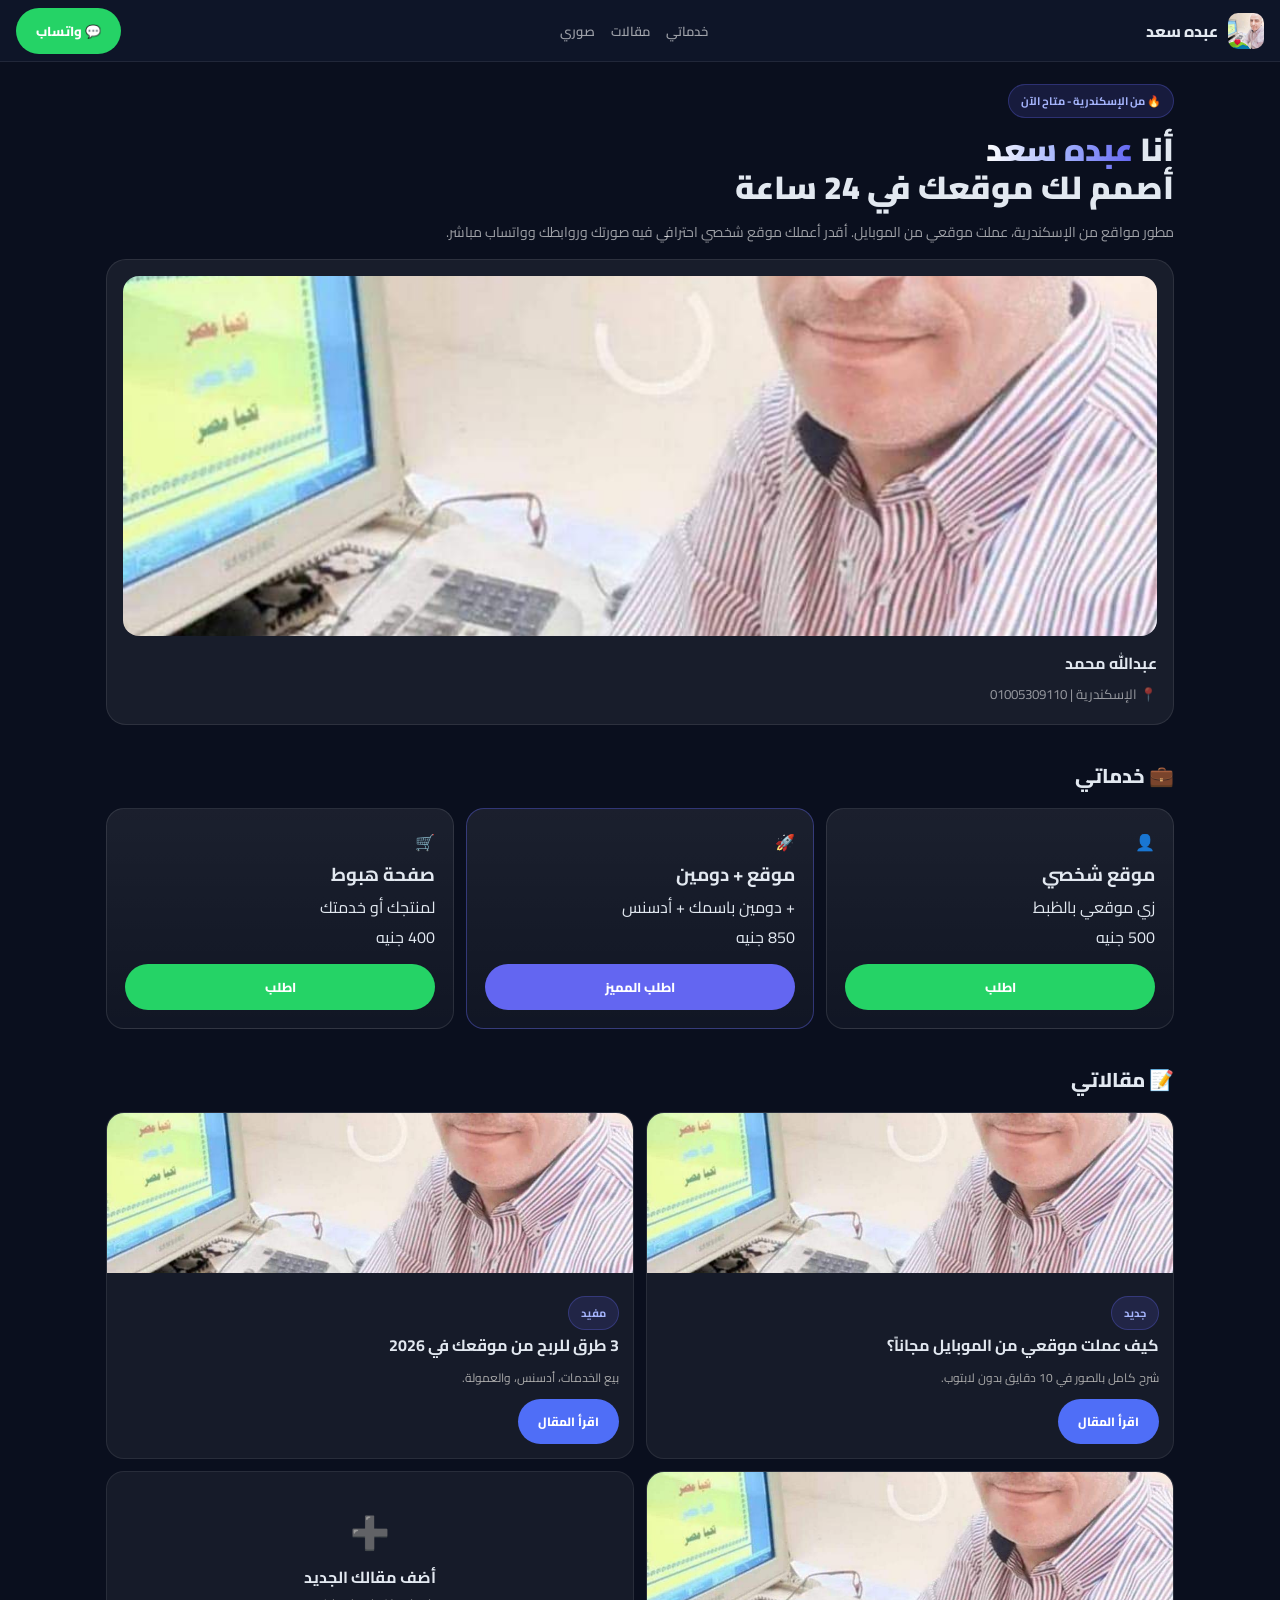
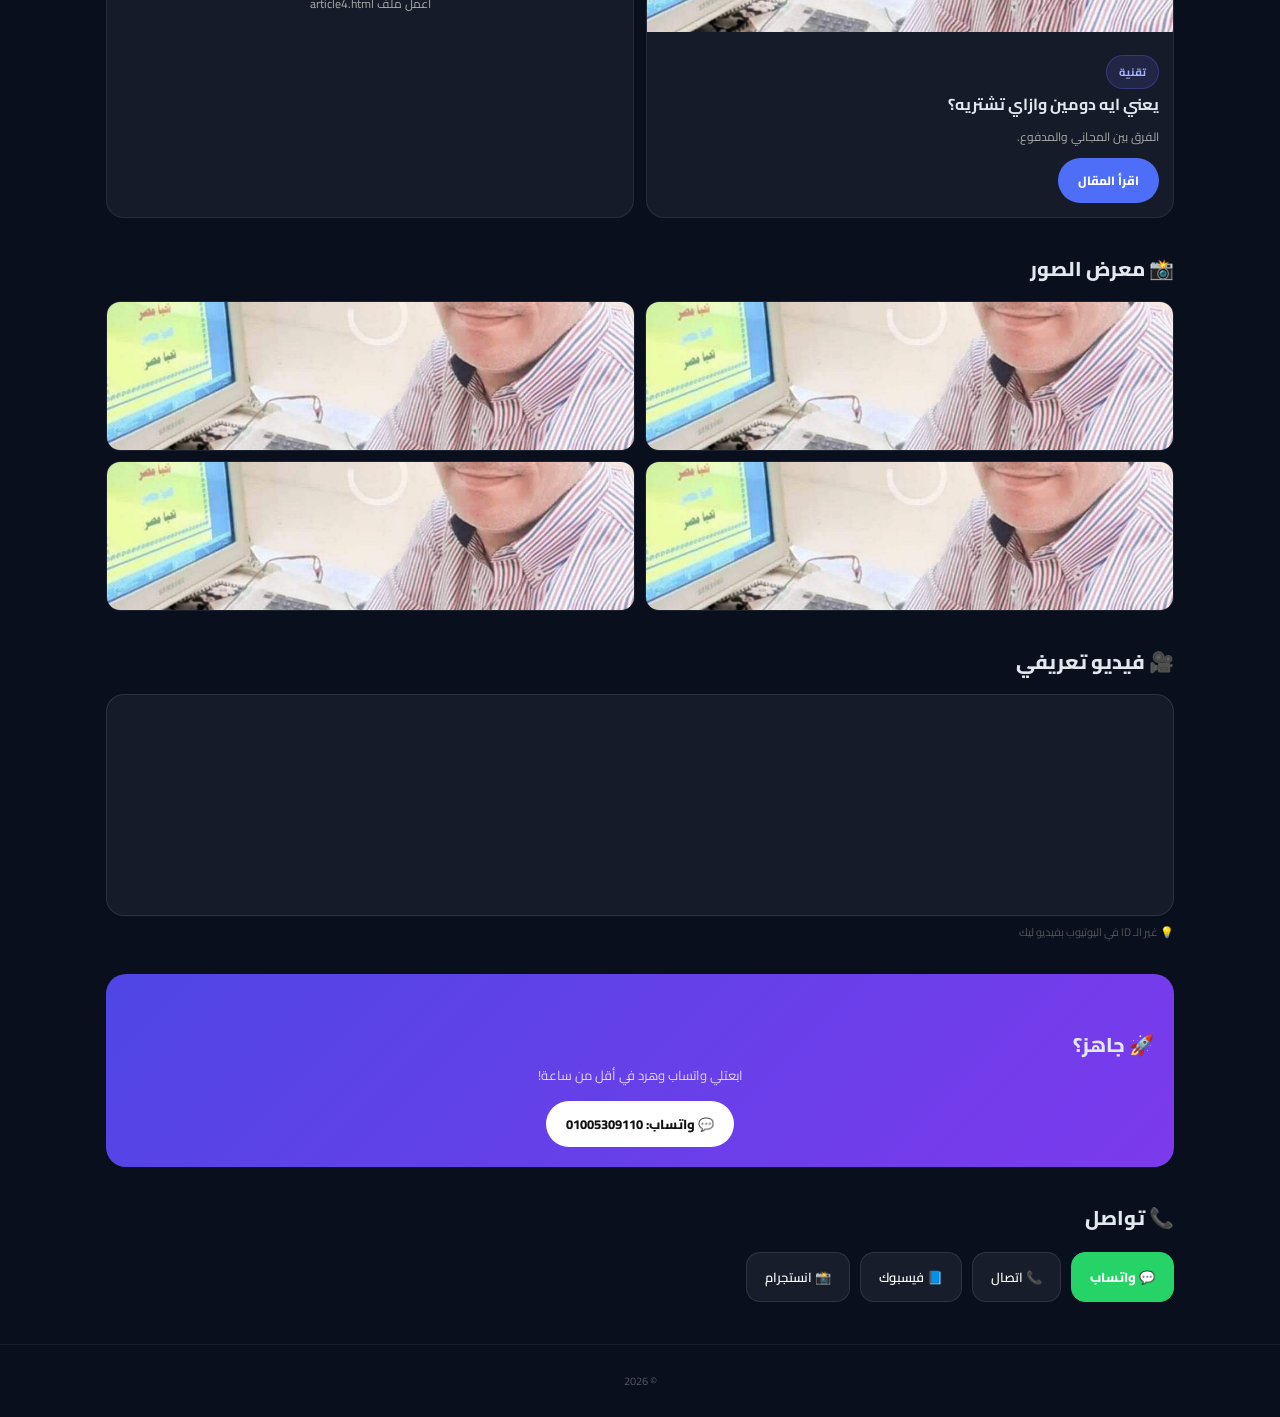
==== index.html @ 011fcad9 "Update index.html Signed-off-by: abdosaadabdosaadabdosaad084 <abdosaadabdosaad084@gmail.com>" ====
<!DOCTYPE html><html lang="ar" dir="rtl"><head><meta charset="UTF-8"><meta name="viewport" content="width=device-width, initial-scale=1.0"><title>عبده سعد - مطور مواقع من الإسكندرية</title><link href="https://fonts.googleapis.com/css2?family=Cairo:wght@400;600;700;800;900&display=swap" rel="stylesheet"><style>*{margin:0;padding:0;box-sizing:border-box;font-family:'Cairo',sans-serif}body{background:#0a0f1e;color:#e2e8f0}nav{position:sticky;top:0;z-index:100;display:flex;justify-content:space-between;align-items:center;padding:0 16px;height:62px;background:rgba(15,23,42,0.95);border-bottom:1px solid rgba(255,255,255,0.08)}nav .b{display:flex;align-items:center;gap:10px;font-weight:800}nav .b img{width:36px;height:36px;border-radius:10px;object-fit:cover}nav .links-nav{display:none;gap:16px;font-size:13px}nav .links-nav a{color:rgba(255,255,255,0.6);text-decoration:none;font-weight:600}.btn{padding:11px 20px;border-radius:999px;background:#4f6ef7;color:#fff;text-decoration:none;font-weight:800;font-size:13px;display:inline-flex;gap:6px;align-items:center}.btn-wa{background:#25D366}.container{padding:22px 16px;max-width:1100px;margin:0 auto}h1{font-size:32px;font-weight:900;line-height:1.2}h2{font-size:20px;font-weight:800;margin-top:32px;display:flex;align-items:center;gap:8px}.grad{background:linear-gradient(90deg,#fff,#a5b4fc,#6366f1);-webkit-background-clip:text;-webkit-text-fill-color:transparent}.card{background:rgba(255,255,255,0.06);border:1px solid rgba(255,255,255,0.09);border-radius:20px;padding:16px;margin-top:14px}.card img{width:100%;height:360px;object-fit:cover;border-radius:16px;display:block}.badge{display:inline-block;padding:6px 12px;border-radius:999px;background:rgba(99,102,241,0.15);border:1px solid rgba(99,102,241,0.3);color:#a5b4fc;font-size:11px;font-weight:700}.service-grid{display:grid;grid-template-columns:1fr;gap:12px;margin-top:14px}@media(min-width:700px){.service-grid{grid-template-columns:repeat(3,1fr)} nav .links-nav{display:flex}} .service{background:linear-gradient(180deg,rgba(255,255,255,0.07),rgba(255,255,255,0.03));border:1px solid rgba(255,255,255,0.1);border-radius:18px;padding:18px}.blog-grid{display:grid;grid-template-columns:1fr;gap:12px;margin-top:14px}@media(min-width:700px){.blog-grid{grid-template-columns:1fr 1fr}}.blog-card{background:rgba(255,255,255,0.05);border:1px solid rgba(255,255,255,0.08);border-radius:18px;overflow:hidden}.blog-card img{width:100%;height:160px;object-fit:cover}.blog-card .bc{padding:14px}.gallery{display:grid;grid-template-columns:1fr 1fr;gap:10px;margin-top:14px}.gallery img{width:100%;height:150px;object-fit:cover;border-radius:14px;border:1px solid rgba(255,255,255,0.08)}.video-wrap{margin-top:14px;border-radius:18px;overflow:hidden;border:1px solid rgba(255,255,255,0.1);background:rgba(255,255,255,0.05)}.video-wrap iframe{width:100%;height:220px;border:0;display:block}.links{display:flex;flex-wrap:wrap;gap:10px;margin-top:16px}.links a{padding:12px 18px;border-radius:14px;background:rgba(255,255,255,0.06);border:1px solid rgba(255,255,255,0.1);color:#fff;text-decoration:none;font-size:13px;font-weight:600}.links a.wa{background:#25D366;border-color:#25D366;font-weight:800}.cta{margin-top:32px;background:linear-gradient(135deg,#4f46e5,#7c3aed);border-radius:20px;padding:20px;text-align:center}footer{text-align:center;padding:26px;color:rgba(255,255,255,0.3);font-size:11px;margin-top:20px;border-top:1px solid rgba(255,255,255,0.06)}</style></head><body><nav><div class="b"><img src="FB_IMG_1698140651856.jpg"> عبده سعد</div><div class="links-nav"><a href="#services">خدماتي</a><a href="#blog">مقالات</a><a href="#gallery">صوري</a></div><a class="btn btn-wa" href="https://wa.me/201005309110">💬 واتساب</a></nav><div class="container"><span class="badge">🔥 من الإسكندرية - متاح الآن</span><h1 style="margin-top:12px">أنا <span class="grad">عبده سعد</span><br>أصمم لك موقعك في 24 ساعة</h1><p style="color:rgba(255,255,255,0.6);margin-top:12px;line-height:1.9;font-size:14px">مطور مواقع من الإسكندرية، عملت موقعي من الموبايل. أقدر أعملك موقع شخصي احترافي فيه صورتك وروابطك وواتساب مباشر.</p><div class="card"><img src="FB_IMG_1698140651856.jpg"><div style="margin-top:12px"><b>عبدالله محمد</b><br><small style="color:rgba(255,255,255,0.55)">📍 الإسكندرية | 01005309110</small></div></div><h2 id="services">💼 خدماتي</h2><div class="service-grid"><div class="service"><div class="icon">👤</div><h3>موقع شخصي</h3><p>زي موقعي بالظبط</p><div class="price">500 جنيه</div><a class="btn btn-wa" style="margin-top:12px;width:100%;justify-content:center" href="https://wa.me/201005309110?text=عايز%20موقع%20بـ500">اطلب</a></div><div class="service" style="border-color:rgba(99,102,241,0.4)"><div class="icon">🚀</div><h3>موقع + دومين</h3><p>+ دومين باسمك + أدسنس</p><div class="price">850 جنيه</div><a class="btn" style="margin-top:12px;width:100%;justify-content:center;background:#6366f1" href="https://wa.me/201005309110?text=عايز%20موقع%20بدومين">اطلب المميز</a></div><div class="service"><div class="icon">🛒</div><h3>صفحة هبوط</h3><p>لمنتجك أو خدمتك</p><div class="price">400 جنيه</div><a class="btn btn-wa" style="margin-top:12px;width:100%;justify-content:center" href="https://wa.me/201005309110?text=عايز%20صفحة%20هبوط">اطلب</a></div></div><h2 id="blog">📝 مقالاتي</h2><div class="blog-grid"><div class="blog-card"><img src="FB_IMG_1698140651856.jpg"><div class="bc"><span class="badge">جديد</span><h4>كيف عملت موقعي من الموبايل مجاناً؟</h4><p style="font-size:12px;color:#aaa;margin-top:6px">شرح كامل بالصور في 10 دقايق بدون لابتوب.</p><a href="#" class="btn" style="margin-top:10px;font-size:12px">اقرأ المقال</a></div></div><div class="blog-card"><img src="FB_IMG_1698140651856.jpg"><div class="bc"><span class="badge">مفيد</span><h4>3 طرق للربح من موقعك في 2026</h4><p style="font-size:12px;color:#aaa;margin-top:6px">بيع الخدمات، أدسنس، والعمولة.</p><a href="#" class="btn" style="margin-top:10px;font-size:12px">اقرأ المقال</a></div></div><div class="blog-card"><img src="FB_IMG_1698140651856.jpg"><div class="bc"><span class="badge">تقنية</span><h4>يعني ايه دومين وازاي تشتريه؟</h4><p style="font-size:12px;color:#aaa;margin-top:6px">الفرق بين المجاني والمدفوع.</p><a href="#" class="btn" style="margin-top:10px;font-size:12px">اقرأ المقال</a></div></div><div class="blog-card"><div class="bc" style="text-align:center;padding:30px 14px"><div style="font-size:32px">➕</div><h4>أضف مقالك الجديد</h4><p style="font-size:12px;color:#aaa">اعمل ملف article4.html</p></div></div></div><h2 id="gallery">📸 معرض الصور</h2><div class="gallery"><img src="FB_IMG_1698140651856.jpg"><img src="FB_IMG_1698140651856.jpg"><img src="FB_IMG_1698140651856.jpg"><img src="FB_IMG_1698140651856.jpg"></div><h2>🎥 فيديو تعريفي</h2><div class="video-wrap"><iframe src="https://www.youtube.com/embed/dQw4w9WgXcQ" allowfullscreen></iframe></div><p style="font-size:11px;color:#555;margin-top:6px">💡 غير الـ ID في اليوتيوب بفيديو ليك</p><div class="cta"><h2>🚀 جاهز؟</h2><p style="color:rgba(255,255,255,0.8);font-size:13px">ابعتلي واتساب وهرد في أقل من ساعة!</p><a class="btn btn-wa" style="background:#fff;color:#111;margin-top:14px" href="https://wa.me/201005309110">💬 واتساب: 01005309110</a></div><h2>📞 تواصل</h2><div class="links"><a class="wa" href="https://wa.me/201005309110">💬 واتساب</a><a href="tel:+201005309110">📞 اتصال</a><a href="https://www.facebook.com/100056808702339">📘 فيسبوك</a><a href="https://www.instagram.com/abdosaad084">📸 انستجرام</a></div></div><footer>© 2026
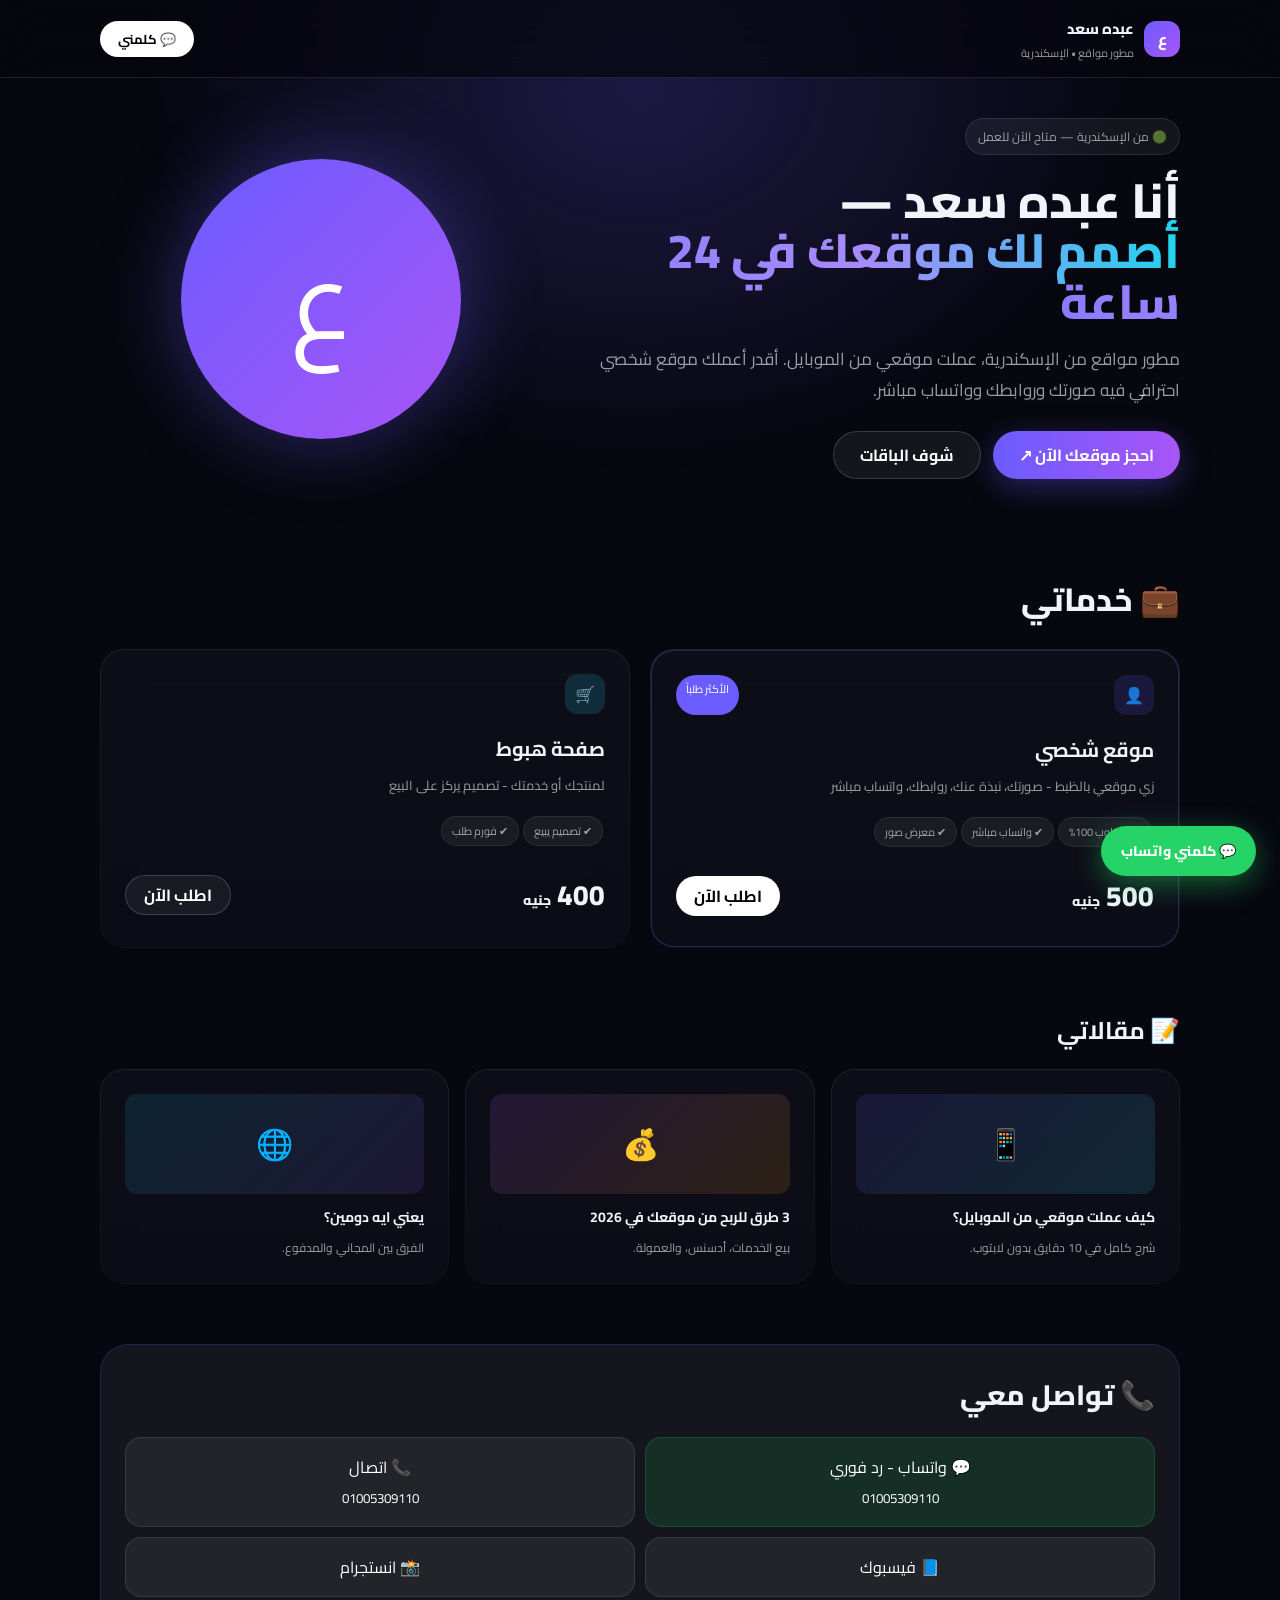
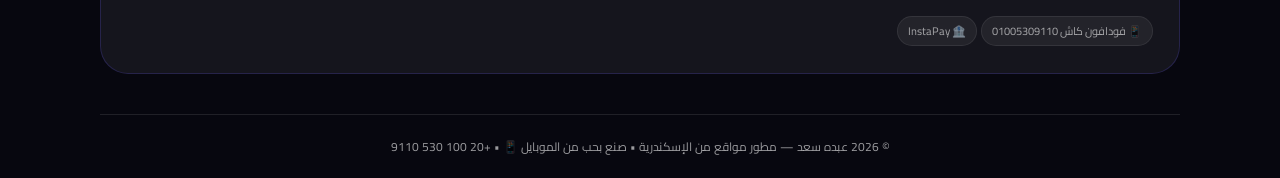
==== commit 8bcac050: "Update index.html Signed-off-by: abdosaadabdosaadabdosaad084 <abdosaadabdosaad084@gmail.com>" ====
--- a/index.html
+++ b/index.html
@@ -1 +1,105 @@
-<!DOCTYPE html><html lang="ar" dir="rtl"><head><meta charset="UTF-8"><meta name="viewport" content="width=device-width, initial-scale=1.0"><title>عبده سعد - مطور مواقع من الإسكندرية</title><link href="https://fonts.googleapis.com/css2?family=Cairo:wght@400;600;700;800;900&display=swap" rel="stylesheet"><style>*{margin:0;padding:0;box-sizing:border-box;font-family:'Cairo',sans-serif}body{background:#0a0f1e;color:#e2e8f0}nav{position:sticky;top:0;z-index:100;display:flex;justify-content:space-between;align-items:center;padding:0 16px;height:62px;background:rgba(15,23,42,0.95);border-bottom:1px solid rgba(255,255,255,0.08)}nav .b{display:flex;align-items:center;gap:10px;font-weight:800}nav .b img{width:36px;height:36px;border-radius:10px;object-fit:cover}nav .links-nav{display:none;gap:16px;font-size:13px}nav .links-nav a{color:rgba(255,255,255,0.6);text-decoration:none;font-weight:600}.btn{padding:11px 20px;border-radius:999px;background:#4f6ef7;color:#fff;text-decoration:none;font-weight:800;font-size:13px;display:inline-flex;gap:6px;align-items:center}.btn-wa{background:#25D366}.container{padding:22px 16px;max-width:1100px;margin:0 auto}h1{font-size:32px;font-weight:900;line-height:1.2}h2{font-size:20px;font-weight:800;margin-top:32px;display:flex;align-items:center;gap:8px}.grad{background:linear-gradient(90deg,#fff,#a5b4fc,#6366f1);-webkit-background-clip:text;-webkit-text-fill-color:transparent}.card{background:rgba(255,255,255,0.06);border:1px solid rgba(255,255,255,0.09);border-radius:20px;padding:16px;margin-top:14px}.card img{width:100%;height:360px;object-fit:cover;border-radius:16px;display:block}.badge{display:inline-block;padding:6px 12px;border-radius:999px;background:rgba(99,102,241,0.15);border:1px solid rgba(99,102,241,0.3);color:#a5b4fc;font-size:11px;font-weight:700}.service-grid{display:grid;grid-template-columns:1fr;gap:12px;margin-top:14px}@media(min-width:700px){.service-grid{grid-template-columns:repeat(3,1fr)} nav .links-nav{display:flex}} .service{background:linear-gradient(180deg,rgba(255,255,255,0.07),rgba(255,255,255,0.03));border:1px solid rgba(255,255,255,0.1);border-radius:18px;padding:18px}.blog-grid{display:grid;grid-template-columns:1fr;gap:12px;margin-top:14px}@media(min-width:700px){.blog-grid{grid-template-columns:1fr 1fr}}.blog-card{background:rgba(255,255,255,0.05);border:1px solid rgba(255,255,255,0.08);border-radius:18px;overflow:hidden}.blog-card img{width:100%;height:160px;object-fit:cover}.blog-card .bc{padding:14px}.gallery{display:grid;grid-template-columns:1fr 1fr;gap:10px;margin-top:14px}.gallery img{width:100%;height:150px;object-fit:cover;border-radius:14px;border:1px solid rgba(255,255,255,0.08)}.video-wrap{margin-top:14px;border-radius:18px;overflow:hidden;border:1px solid rgba(255,255,255,0.1);background:rgba(255,255,255,0.05)}.video-wrap iframe{width:100%;height:220px;border:0;display:block}.links{display:flex;flex-wrap:wrap;gap:10px;margin-top:16px}.links a{padding:12px 18px;border-radius:14px;background:rgba(255,255,255,0.06);border:1px solid rgba(255,255,255,0.1);color:#fff;text-decoration:none;font-size:13px;font-weight:600}.links a.wa{background:#25D366;border-color:#25D366;font-weight:800}.cta{margin-top:32px;background:linear-gradient(135deg,#4f46e5,#7c3aed);border-radius:20px;padding:20px;text-align:center}footer{text-align:center;padding:26px;color:rgba(255,255,255,0.3);font-size:11px;margin-top:20px;border-top:1px solid rgba(255,255,255,0.06)}</style></head><body><nav><div class="b"><img src="FB_IMG_1698140651856.jpg"> عبده سعد</div><div class="links-nav"><a href="#services">خدماتي</a><a href="#blog">مقالات</a><a href="#gallery">صوري</a></div><a class="btn btn-wa" href="https://wa.me/201005309110">💬 واتساب</a></nav><div class="container"><span class="badge">🔥 من الإسكندرية - متاح الآن</span><h1 style="margin-top:12px">أنا <span class="grad">عبده سعد</span><br>أصمم لك موقعك في 24 ساعة</h1><p style="color:rgba(255,255,255,0.6);margin-top:12px;line-height:1.9;font-size:14px">مطور مواقع من الإسكندرية، عملت موقعي من الموبايل. أقدر أعملك موقع شخصي احترافي فيه صورتك وروابطك وواتساب مباشر.</p><div class="card"><img src="FB_IMG_1698140651856.jpg"><div style="margin-top:12px"><b>عبدالله محمد</b><br><small style="color:rgba(255,255,255,0.55)">📍 الإسكندرية | 01005309110</small></div></div><h2 id="services">💼 خدماتي</h2><div class="service-grid"><div class="service"><div class="icon">👤</div><h3>موقع شخصي</h3><p>زي موقعي بالظبط</p><div class="price">500 جنيه</div><a class="btn btn-wa" style="margin-top:12px;width:100%;justify-content:center" href="https://wa.me/201005309110?text=عايز%20موقع%20بـ500">اطلب</a></div><div class="service" style="border-color:rgba(99,102,241,0.4)"><div class="icon">🚀</div><h3>موقع + دومين</h3><p>+ دومين باسمك + أدسنس</p><div class="price">850 جنيه</div><a class="btn" style="margin-top:12px;width:100%;justify-content:center;background:#6366f1" href="https://wa.me/201005309110?text=عايز%20موقع%20بدومين">اطلب المميز</a></div><div class="service"><div class="icon">🛒</div><h3>صفحة هبوط</h3><p>لمنتجك أو خدمتك</p><div class="price">400 جنيه</div><a class="btn btn-wa" style="margin-top:12px;width:100%;justify-content:center" href="https://wa.me/201005309110?text=عايز%20صفحة%20هبوط">اطلب</a></div></div><h2 id="blog">📝 مقالاتي</h2><div class="blog-grid"><div class="blog-card"><img src="FB_IMG_1698140651856.jpg"><div class="bc"><span class="badge">جديد</span><h4>كيف عملت موقعي من الموبايل مجاناً؟</h4><p style="font-size:12px;color:#aaa;margin-top:6px">شرح كامل بالصور في 10 دقايق بدون لابتوب.</p><a href="#" class="btn" style="margin-top:10px;font-size:12px">اقرأ المقال</a></div></div><div class="blog-card"><img src="FB_IMG_1698140651856.jpg"><div class="bc"><span class="badge">مفيد</span><h4>3 طرق للربح من موقعك في 2026</h4><p style="font-size:12px;color:#aaa;margin-top:6px">بيع الخدمات، أدسنس، والعمولة.</p><a href="#" class="btn" style="margin-top:10px;font-size:12px">اقرأ المقال</a></div></div><div class="blog-card"><img src="FB_IMG_1698140651856.jpg"><div class="bc"><span class="badge">تقنية</span><h4>يعني ايه دومين وازاي تشتريه؟</h4><p style="font-size:12px;color:#aaa;margin-top:6px">الفرق بين المجاني والمدفوع.</p><a href="#" class="btn" style="margin-top:10px;font-size:12px">اقرأ المقال</a></div></div><div class="blog-card"><div class="bc" style="text-align:center;padding:30px 14px"><div style="font-size:32px">➕</div><h4>أضف مقالك الجديد</h4><p style="font-size:12px;color:#aaa">اعمل ملف article4.html</p></div></div></div><h2 id="gallery">📸 معرض الصور</h2><div class="gallery"><img src="FB_IMG_1698140651856.jpg"><img src="FB_IMG_1698140651856.jpg"><img src="FB_IMG_1698140651856.jpg"><img src="FB_IMG_1698140651856.jpg"></div><h2>🎥 فيديو تعريفي</h2><div class="video-wrap"><iframe src="https://www.youtube.com/embed/dQw4w9WgXcQ" allowfullscreen></iframe></div><p style="font-size:11px;color:#555;margin-top:6px">💡 غير الـ ID في اليوتيوب بفيديو ليك</p><div class="cta"><h2>🚀 جاهز؟</h2><p style="color:rgba(255,255,255,0.8);font-size:13px">ابعتلي واتساب وهرد في أقل من ساعة!</p><a class="btn btn-wa" style="background:#fff;color:#111;margin-top:14px" href="https://wa.me/201005309110">💬 واتساب: 01005309110</a></div><h2>📞 تواصل</h2><div class="links"><a class="wa" href="https://wa.me/201005309110">💬 واتساب</a><a href="tel:+201005309110">📞 اتصال</a><a href="https://www.facebook.com/100056808702339">📘 فيسبوك</a><a href="https://www.instagram.com/abdosaad084">📸 انستجرام</a></div></div><footer>© 2026
+<!DOCTYPE html>
+<html lang="ar" dir="rtl">
+<head>
+<meta charset="UTF-8">
+<meta name="viewport" content="width=device-width, initial-scale=1.0">
+<title>عبده سعد - مطور مواقع من الإسكندرية | أصمم لك موقعك في 24 ساعة</title>
+<meta name="description" content="مطور مواقع من الإسكندرية. أصمم لك موقع شخصي احترافي في 24 ساعة من الموبايل. موقع شخصي 500 جنيه، صفحة هبوط 400 جنيه.">
+<link href="https://fonts.googleapis.com/css2?family=Cairo:wght@400;600;700;800&display=swap" rel="stylesheet">
+<style>
+*{margin:0;padding:0;box-sizing:border-box;font-family:'Cairo',sans-serif}
+:root{--bg:#07070f;--surface:rgba(255,255,255,0.06);--surface2:rgba(255,255,255,0.08);--border:rgba(255,255,255,0.1);--border2:rgba(255,255,255,0.16);--text:#f1f5f9;--muted:rgba(255,255,255,0.6);--primary:#6B5CFF}
+body{background:var(--bg);color:var(--text);min-height:100vh;overflow-x:hidden}
+.glass{background:var(--surface);backdrop-filter:blur(20px);border:1px solid var(--border)}
+.gradient{background:linear-gradient(90deg,#8B7CFF,#A78BFA 50%,#22D3EE);-webkit-background-clip:text;background-clip:text;-webkit-text-fill-color:transparent}
+.btn{display:inline-flex;align-items:center;justify-content:center;gap:8px;border-radius:999px;font-weight:700;text-decoration:none;transition:.2s;cursor:pointer;border:0}
+.btn-primary{background:linear-gradient(90deg,#6B5CFF,#A855F7);color:white;box-shadow:0 8px 30px rgba(107,92,255,0.35)}
+.btn-primary:hover{transform:translateY(-1px);filter:brightness(1.1)}
+.btn-white{background:white;color:black}
+.btn-ghost{background:var(--surface);border:1px solid var(--border2);color:white}
+.badge{display:inline-flex;align-items:center;gap:6px;padding:6px 12px;border-radius:999px;background:var(--surface);border:1px solid var(--border);font-size:12px;color:var(--muted)}
+.card{background:linear-gradient(180deg,rgba(255,255,255,0.1),rgba(255,255,255,0.04));padding:1px;border-radius:24px}
+.card-inner{background:rgba(13,13,24,0.9);border-radius:23px;padding:24px;height:100%;backdrop-filter:blur(20px)}
+.tag{display:inline-block;padding:4px 10px;border-radius:999px;background:rgba(255,255,255,0.06);border:1px solid rgba(255,255,255,0.08);font-size:11px;color:var(--muted);margin:3px 2px}
+.whatsapp-float{position:fixed;bottom:24px;right:24px;z-index:99;display:flex;align-items:center;gap:10px;background:#25D366;color:white;padding:12px 20px;border-radius:999px;font-weight:800;font-size:14px;box-shadow:0 8px 30px rgba(37,211,102,0.45);text-decoration:none}
+@media(max-width:768px){.whatsapp-float{bottom:16px;right:16px;padding:12px 16px} #hero{grid-template-columns:1fr !important} #services-grid{grid-template-columns:1fr !important}}
+</style>
+</head>
+<body>
+
+<div style="position:fixed;inset:0;z-index:-1;overflow:hidden;pointer-events:none">
+<div style="position:absolute;top:-40%;left:50%;transform:translateX(-50%);width:1200px;height:900px;background:radial-gradient(ellipse at center, rgba(107,92,255,0.22), transparent 60%);border-radius:50%"></div>
+</div>
+
+<header style="position:sticky;top:0;z-index:40;background:rgba(7,7,15,0.7);backdrop-filter:blur(20px);border-bottom:1px solid var(--border)">
+<div style="max-width:1120px;margin:0 auto;display:flex;justify-content:space-between;align-items:center;padding:14px 20px">
+<div style="display:flex;align-items:center;gap:10px"><div style="width:36px;height:36px;border-radius:12px;background:linear-gradient(135deg,#6B5CFF,#A855F7);display:flex;align-items:center;justify-content:center;font-weight:800;color:white">ع</div><div><div style="font-weight:800;font-size:15px">عبده سعد</div><div style="font-size:11px;color:var(--muted)">مطور مواقع • الإسكندرية</div></div></div>
+<div><a href="https://wa.me/201005309110?text=السلام%20عليكم%20عبده%20👋%20شفت%20موقعك%20وعايز%20اعمل%20موقع%20شخصي" target="_blank" class="btn btn-white" style="height:36px;padding:0 18px;font-size:13px">💬 كلمني</a></div>
+</div>
+</header>
+
+<main style="max-width:1120px;margin:0 auto;padding:0 20px">
+
+<section style="display:grid;grid-template-columns:1.15fr 0.85fr;gap:40px;padding:40px 0 60px;align-items:center" id="hero">
+<div>
+<div class="badge">🟢 من الإسكندرية — متاح الآن للعمل</div>
+<h1 style="font-size:48px;font-weight:800;line-height:1.05;margin-top:20px">أنا عبده سعد —<br><span class="gradient">أصمم لك موقعك في 24 ساعة</span></h1>
+<p style="margin-top:18px;font-size:17px;line-height:1.8;color:var(--muted)">مطور مواقع من الإسكندرية، عملت موقعي من الموبايل. أقدر أعملك موقع شخصي احترافي فيه صورتك وروابطك وواتساب مباشر.</p>
+<div style="margin-top:26px;display:flex;gap:12px;flex-wrap:wrap">
+<a href="https://wa.me/201005309110?text=السلام%20عليكم%20عبده%20👋%20عايز%20موقع%20شخصي%20زي%20موقعك%20بالظبط%20-%20باقة%20500%20جنيه" target="_blank" class="btn btn-primary" style="height:48px;padding:0 26px">احجز موقعك الآن ↗</a>
+<a href="#services" class="btn btn-ghost" style="height:48px;padding:0 26px">شوف الباقات</a>
+</div>
+</div>
+<div style="display:flex;justify-content:center"><div style="width:280px;height:280px;border-radius:50%;background:linear-gradient(135deg,#6B5CFF,#A855F7);display:flex;align-items:center;justify-content:center;font-size:110px;color:white;box-shadow:0 0 80px rgba(107,92,255,0.4)">ع</div></div>
+</section>
+
+<section id="services" style="padding:30px 0">
+<h2 style="font-size:32px;font-weight:800">💼 خدماتي</h2>
+<div id="services-grid" style="display:grid;grid-template-columns:1fr 1fr;gap:20px;margin-top:20px">
+<div class="card"><div class="card-inner" style="border:1px solid rgba(107,92,255,0.3)">
+<div style="display:flex;justify-content:space-between"><div style="width:40px;height:40px;border-radius:12px;background:rgba(107,92,255,0.15);display:flex;align-items:center;justify-content:center">👤</div><span style="font-size:11px;padding:4px 10px;border-radius:999px;background:#6B5CFF;color:white">الأكثر طلباً</span></div>
+<h3 style="margin-top:16px;font-size:20px">موقع شخصي</h3>
+<p style="font-size:13px;color:var(--muted);margin-top:6px">زي موقعي بالظبط - صورتك، نبذة عنك، روابطك، واتساب مباشر</p>
+<div style="margin-top:16px"><span class="tag">✔ متجاوب 100%</span><span class="tag">✔ واتساب مباشر</span><span class="tag">✔ معرض صور</span></div>
+<div style="margin-top:20px;display:flex;justify-content:space-between;align-items:center"><div><div style="font-size:28px;font-weight:800">500 <span style="font-size:14px">جنيه</span></div></div><a href="https://wa.me/201005309110?text=عايز%20موقع%20شخصي%20500ج" target="_blank" class="btn btn-white" style="height:40px;padding:0 18px">اطلب الآن</a></div>
+</div></div>
+<div class="card"><div class="card-inner">
+<div style="width:40px;height:40px;border-radius:12px;background:rgba(34,211,238,0.15);display:flex;align-items:center;justify-content:center">🛒</div>
+<h3 style="margin-top:16px;font-size:20px">صفحة هبوط</h3>
+<p style="font-size:13px;color:var(--muted);margin-top:6px">لمنتجك أو خدمتك - تصميم يركز على البيع</p>
+<div style="margin-top:16px"><span class="tag">✔ تصميم يبيع</span><span class="tag">✔ فورم طلب</span></div>
+<div style="margin-top:20px;display:flex;justify-content:space-between;align-items:center"><div><div style="font-size:28px;font-weight:800">400 <span style="font-size:14px">جنيه</span></div></div><a href="https://wa.me/201005309110?text=مهتم%20بصفحة%20هبوط%20400ج" target="_blank" class="btn btn-ghost" style="height:40px;padding:0 18px">اطلب الآن</a></div>
+</div></div>
+</div>
+</section>
+
+<section style="padding:30px 0">
+<h2>📝 مقالاتي</h2>
+<div style="display:grid;grid-template-columns:repeat(3,1fr);gap:16px;margin-top:16px">
+<div class="card"><div class="card-inner"><div style="height:100px;border-radius:12px;background:linear-gradient(135deg,#6B5CFF22,#22D3EE22);display:flex;align-items:center;justify-content:center;font-size:30px">📱</div><h4 style="margin-top:10px;font-size:14px">كيف عملت موقعي من الموبايل؟</h4><p style="font-size:12px;color:var(--muted);margin-top:6px">شرح كامل في 10 دقايق بدون لابتوب.</p></div></div>
+<div class="card"><div class="card-inner"><div style="height:100px;border-radius:12px;background:linear-gradient(135deg,#A855F722,#F59E0B22);display:flex;align-items:center;justify-content:center;font-size:30px">💰</div><h4 style="margin-top:10px;font-size:14px">3 طرق للربح من موقعك في 2026</h4><p style="font-size:12px;color:var(--muted);margin-top:6px">بيع الخدمات، أدسنس، والعمولة.</p></div></div>
+<div class="card"><div class="card-inner"><div style="height:100px;border-radius:12px;background:linear-gradient(135deg,#06b6d422,#8b5cf622);display:flex;align-items:center;justify-content:center;font-size:30px">🌐</div><h4 style="margin-top:10px;font-size:14px">يعني ايه دومين؟</h4><p style="font-size:12px;color:var(--muted);margin-top:6px">الفرق بين المجاني والمدفوع.</p></div></div>
+</div>
+</section>
+
+<section id="contact" style="padding:30px 0 40px">
+<div style="border-radius:28px;border:1px solid rgba(107,92,255,0.2);background:rgba(255,255,255,0.06);padding:24px">
+<h2 style="font-size:28px;font-weight:800">📞 تواصل معي</h2>
+<div style="margin-top:16px;display:grid;grid-template-columns:1fr 1fr;gap:10px">
+<a href="https://wa.me/201005309110" target="_blank" style="padding:14px;border-radius:16px;background:rgba(34,197,94,0.15);border:1px solid rgba(34,197,94,0.2);color:white;text-decoration:none;text-align:center">💬 واتساب - رد فوري<br><small>01005309110</small></a>
+<a href="tel:+201005309110" style="padding:14px;border-radius:16px;background:var(--surface);border:1px solid var(--border);color:white;text-decoration:none;text-align:center">📞 اتصال<br><small>01005309110</small></a>
+<a href="https://www.facebook.com/100056808702339" target="_blank" style="padding:14px;border-radius:16px;background:var(--surface);border:1px solid var(--border);color:white;text-decoration:none;text-align:center">📘 فيسبوك</a>
+<a href="https://instagram.com/abdosaad084" target="_blank" style="padding:14px;border-radius:16px;background:var(--surface);border:1px solid var(--border);color:white;text-decoration:none;text-align:center">📸 انستجرام</a>
+</div>
+<div style="margin-top:16px"><span class="tag">📱 فودافون كاش 01005309110</span><span class="tag">🏦 InstaPay</span></div>
+</div>
+</section>
+
+<footer style="border-top:1px solid var(--border);padding:20px 0;text-align:center;font-size:12px;color:var(--muted)">© 2026 عبده سعد — مطور مواقع من الإسكندرية • صنع بحب من الموبايل 📱 • +20 100 530 9110</footer>
+
+</main>
+
+<a href="https://wa.me/201005309110?text=السلام%20عليكم%20عبده%20👋" target="_blank" class="whatsapp-float">💬 كلمني واتساب</a>
+
+</body>
+</html>
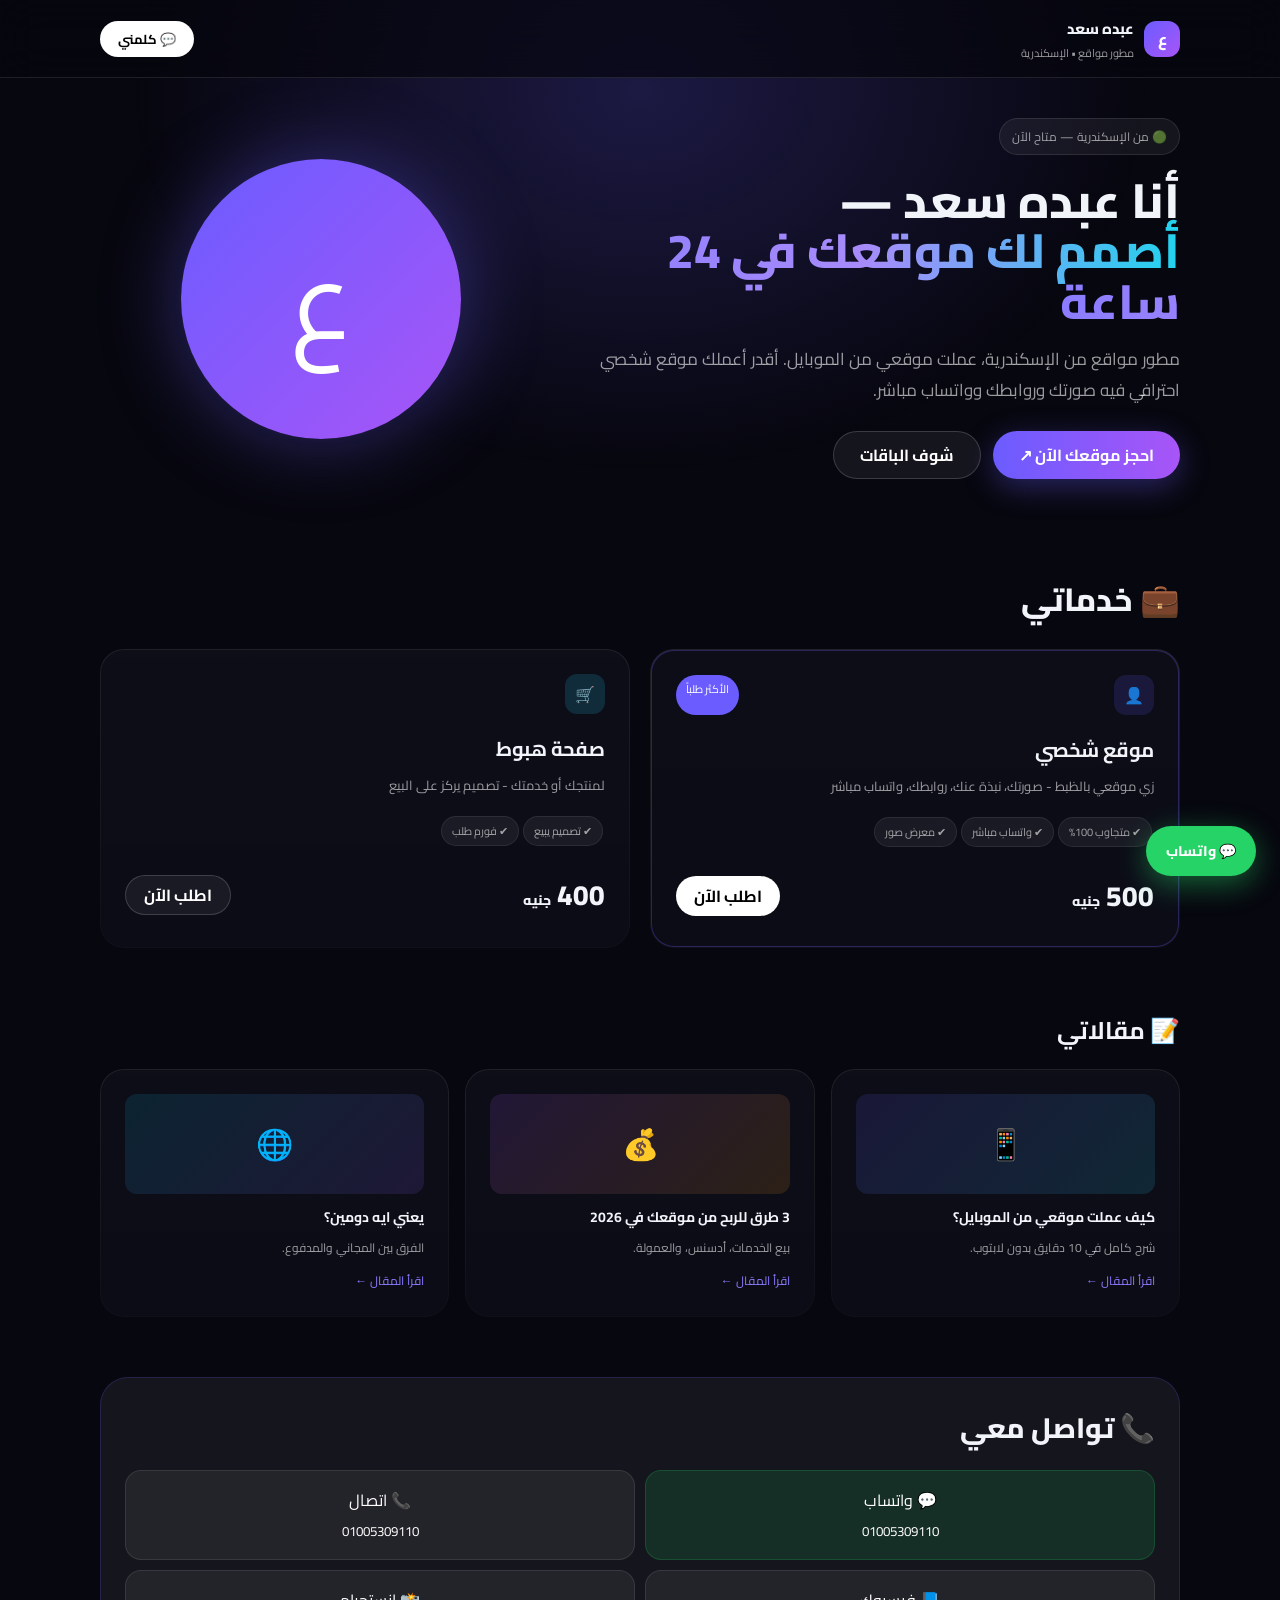
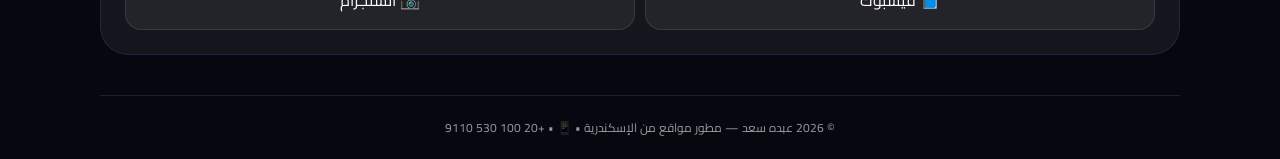
==== commit d57418a2: "Refactor index.html for improved content and links Updated various elements in index.html including " ====
--- a/index.html
+++ b/index.html
@@ -8,45 +8,41 @@
 <link href="https://fonts.googleapis.com/css2?family=Cairo:wght@400;600;700;800&display=swap" rel="stylesheet">
 <style>
 *{margin:0;padding:0;box-sizing:border-box;font-family:'Cairo',sans-serif}
-:root{--bg:#07070f;--surface:rgba(255,255,255,0.06);--surface2:rgba(255,255,255,0.08);--border:rgba(255,255,255,0.1);--border2:rgba(255,255,255,0.16);--text:#f1f5f9;--muted:rgba(255,255,255,0.6);--primary:#6B5CFF}
+:root{--bg:#07070f;--surface:rgba(255,255,255,0.06);--border:rgba(255,255,255,0.1);--border2:rgba(255,255,255,0.16);--text:#f1f5f9;--muted:rgba(255,255,255,0.6)}
 body{background:var(--bg);color:var(--text);min-height:100vh;overflow-x:hidden}
-.glass{background:var(--surface);backdrop-filter:blur(20px);border:1px solid var(--border)}
 .gradient{background:linear-gradient(90deg,#8B7CFF,#A78BFA 50%,#22D3EE);-webkit-background-clip:text;background-clip:text;-webkit-text-fill-color:transparent}
-.btn{display:inline-flex;align-items:center;justify-content:center;gap:8px;border-radius:999px;font-weight:700;text-decoration:none;transition:.2s;cursor:pointer;border:0}
+.btn{display:inline-flex;align-items:center;justify-content:center;gap:8px;border-radius:999px;font-weight:700;text-decoration:none;transition:.2s;border:0;cursor:pointer}
 .btn-primary{background:linear-gradient(90deg,#6B5CFF,#A855F7);color:white;box-shadow:0 8px 30px rgba(107,92,255,0.35)}
-.btn-primary:hover{transform:translateY(-1px);filter:brightness(1.1)}
 .btn-white{background:white;color:black}
 .btn-ghost{background:var(--surface);border:1px solid var(--border2);color:white}
 .badge{display:inline-flex;align-items:center;gap:6px;padding:6px 12px;border-radius:999px;background:var(--surface);border:1px solid var(--border);font-size:12px;color:var(--muted)}
 .card{background:linear-gradient(180deg,rgba(255,255,255,0.1),rgba(255,255,255,0.04));padding:1px;border-radius:24px}
-.card-inner{background:rgba(13,13,24,0.9);border-radius:23px;padding:24px;height:100%;backdrop-filter:blur(20px)}
+.card-inner{background:rgba(13,13,24,0.9);border-radius:23px;padding:24px;height:100%}
 .tag{display:inline-block;padding:4px 10px;border-radius:999px;background:rgba(255,255,255,0.06);border:1px solid rgba(255,255,255,0.08);font-size:11px;color:var(--muted);margin:3px 2px}
 .whatsapp-float{position:fixed;bottom:24px;right:24px;z-index:99;display:flex;align-items:center;gap:10px;background:#25D366;color:white;padding:12px 20px;border-radius:999px;font-weight:800;font-size:14px;box-shadow:0 8px 30px rgba(37,211,102,0.45);text-decoration:none}
-@media(max-width:768px){.whatsapp-float{bottom:16px;right:16px;padding:12px 16px} #hero{grid-template-columns:1fr !important} #services-grid{grid-template-columns:1fr !important}}
+@media(max-width:768px){#hero{grid-template-columns:1fr !important} #services-grid{grid-template-columns:1fr !important}}
 </style>
 </head>
 <body>
 
-<div style="position:fixed;inset:0;z-index:-1;overflow:hidden;pointer-events:none">
-<div style="position:absolute;top:-40%;left:50%;transform:translateX(-50%);width:1200px;height:900px;background:radial-gradient(ellipse at center, rgba(107,92,255,0.22), transparent 60%);border-radius:50%"></div>
-</div>
+<div style="position:fixed;inset:0;z-index:-1;pointer-events:none"><div style="position:absolute;top:-40%;left:50%;transform:translateX(-50%);width:1200px;height:900px;background:radial-gradient(ellipse at center, rgba(107,92,255,0.22), transparent 60%);border-radius:50%"></div></div>
 
 <header style="position:sticky;top:0;z-index:40;background:rgba(7,7,15,0.7);backdrop-filter:blur(20px);border-bottom:1px solid var(--border)">
 <div style="max-width:1120px;margin:0 auto;display:flex;justify-content:space-between;align-items:center;padding:14px 20px">
 <div style="display:flex;align-items:center;gap:10px"><div style="width:36px;height:36px;border-radius:12px;background:linear-gradient(135deg,#6B5CFF,#A855F7);display:flex;align-items:center;justify-content:center;font-weight:800;color:white">ع</div><div><div style="font-weight:800;font-size:15px">عبده سعد</div><div style="font-size:11px;color:var(--muted)">مطور مواقع • الإسكندرية</div></div></div>
-<div><a href="https://wa.me/201005309110?text=السلام%20عليكم%20عبده%20👋%20شفت%20موقعك%20وعايز%20اعمل%20موقع%20شخصي" target="_blank" class="btn btn-white" style="height:36px;padding:0 18px;font-size:13px">💬 كلمني</a></div>
+<div><a href="https://wa.me/201005309110?text=السلام%20عليكم%20عبده%20👋" target="_blank" class="btn btn-white" style="height:36px;padding:0 18px;font-size:13px">💬 كلمني</a></div>
 </div>
 </header>
 
 <main style="max-width:1120px;margin:0 auto;padding:0 20px">
 
-<section style="display:grid;grid-template-columns:1.15fr 0.85fr;gap:40px;padding:40px 0 60px;align-items:center" id="hero">
+<section id="hero" style="display:grid;grid-template-columns:1.15fr 0.85fr;gap:40px;padding:40px 0 60px;align-items:center">
 <div>
-<div class="badge">🟢 من الإسكندرية — متاح الآن للعمل</div>
+<div class="badge">🟢 من الإسكندرية — متاح الآن</div>
 <h1 style="font-size:48px;font-weight:800;line-height:1.05;margin-top:20px">أنا عبده سعد —<br><span class="gradient">أصمم لك موقعك في 24 ساعة</span></h1>
 <p style="margin-top:18px;font-size:17px;line-height:1.8;color:var(--muted)">مطور مواقع من الإسكندرية، عملت موقعي من الموبايل. أقدر أعملك موقع شخصي احترافي فيه صورتك وروابطك وواتساب مباشر.</p>
 <div style="margin-top:26px;display:flex;gap:12px;flex-wrap:wrap">
-<a href="https://wa.me/201005309110?text=السلام%20عليكم%20عبده%20👋%20عايز%20موقع%20شخصي%20زي%20موقعك%20بالظبط%20-%20باقة%20500%20جنيه" target="_blank" class="btn btn-primary" style="height:48px;padding:0 26px">احجز موقعك الآن ↗</a>
+<a href="https://wa.me/201005309110?text=عايز%20موقع%20شخصي%20500ج" target="_blank" class="btn btn-primary" style="height:48px;padding:0 26px">احجز موقعك الآن ↗</a>
 <a href="#services" class="btn btn-ghost" style="height:48px;padding:0 26px">شوف الباقات</a>
 </div>
 </div>
@@ -76,9 +72,9 @@
 <section style="padding:30px 0">
 <h2>📝 مقالاتي</h2>
 <div style="display:grid;grid-template-columns:repeat(3,1fr);gap:16px;margin-top:16px">
-<div class="card"><div class="card-inner"><div style="height:100px;border-radius:12px;background:linear-gradient(135deg,#6B5CFF22,#22D3EE22);display:flex;align-items:center;justify-content:center;font-size:30px">📱</div><h4 style="margin-top:10px;font-size:14px">كيف عملت موقعي من الموبايل؟</h4><p style="font-size:12px;color:var(--muted);margin-top:6px">شرح كامل في 10 دقايق بدون لابتوب.</p></div></div>
-<div class="card"><div class="card-inner"><div style="height:100px;border-radius:12px;background:linear-gradient(135deg,#A855F722,#F59E0B22);display:flex;align-items:center;justify-content:center;font-size:30px">💰</div><h4 style="margin-top:10px;font-size:14px">3 طرق للربح من موقعك في 2026</h4><p style="font-size:12px;color:var(--muted);margin-top:6px">بيع الخدمات، أدسنس، والعمولة.</p></div></div>
-<div class="card"><div class="card-inner"><div style="height:100px;border-radius:12px;background:linear-gradient(135deg,#06b6d422,#8b5cf622);display:flex;align-items:center;justify-content:center;font-size:30px">🌐</div><h4 style="margin-top:10px;font-size:14px">يعني ايه دومين؟</h4><p style="font-size:12px;color:var(--muted);margin-top:6px">الفرق بين المجاني والمدفوع.</p></div></div>
+<a href="article1.html" style="text-decoration:none;color:inherit"><div class="card"><div class="card-inner"><div style="height:100px;border-radius:12px;background:linear-gradient(135deg,#6B5CFF22,#22D3EE22);display:flex;align-items:center;justify-content:center;font-size:30px">📱</div><h4 style="margin-top:10px;font-size:14px">كيف عملت موقعي من الموبايل؟</h4><p style="font-size:12px;color:var(--muted);margin-top:6px">شرح كامل في 10 دقايق بدون لابتوب.</p><div style="margin-top:10px;font-size:12px;color:#8B7CFF">اقرأ المقال ←</div></div></div></a>
+<a href="article2.html" style="text-decoration:none;color:inherit"><div class="card"><div class="card-inner"><div style="height:100px;border-radius:12px;background:linear-gradient(135deg,#A855F722,#F59E0B22);display:flex;align-items:center;justify-content:center;font-size:30px">💰</div><h4 style="margin-top:10px;font-size:14px">3 طرق للربح من موقعك في 2026</h4><p style="font-size:12px;color:var(--muted);margin-top:6px">بيع الخدمات، أدسنس، والعمولة.</p><div style="margin-top:10px;font-size:12px;color:#8B7CFF">اقرأ المقال ←</div></div></div></a>
+<a href="article3.html" style="text-decoration:none;color:inherit"><div class="card"><div class="card-inner"><div style="height:100px;border-radius:12px;background:linear-gradient(135deg,#06b6d422,#8b5cf622);display:flex;align-items:center;justify-content:center;font-size:30px">🌐</div><h4 style="margin-top:10px;font-size:14px">يعني ايه دومين؟</h4><p style="font-size:12px;color:var(--muted);margin-top:6px">الفرق بين المجاني والمدفوع.</p><div style="margin-top:10px;font-size:12px;color:#8B7CFF">اقرأ المقال ←</div></div></div></a>
 </div>
 </section>
 
@@ -86,20 +82,18 @@
 <div style="border-radius:28px;border:1px solid rgba(107,92,255,0.2);background:rgba(255,255,255,0.06);padding:24px">
 <h2 style="font-size:28px;font-weight:800">📞 تواصل معي</h2>
 <div style="margin-top:16px;display:grid;grid-template-columns:1fr 1fr;gap:10px">
-<a href="https://wa.me/201005309110" target="_blank" style="padding:14px;border-radius:16px;background:rgba(34,197,94,0.15);border:1px solid rgba(34,197,94,0.2);color:white;text-decoration:none;text-align:center">💬 واتساب - رد فوري<br><small>01005309110</small></a>
+<a href="https://wa.me/201005309110" target="_blank" style="padding:14px;border-radius:16px;background:rgba(34,197,94,0.15);border:1px solid rgba(34,197,94,0.2);color:white;text-decoration:none;text-align:center">💬 واتساب<br><small>01005309110</small></a>
 <a href="tel:+201005309110" style="padding:14px;border-radius:16px;background:var(--surface);border:1px solid var(--border);color:white;text-decoration:none;text-align:center">📞 اتصال<br><small>01005309110</small></a>
 <a href="https://www.facebook.com/100056808702339" target="_blank" style="padding:14px;border-radius:16px;background:var(--surface);border:1px solid var(--border);color:white;text-decoration:none;text-align:center">📘 فيسبوك</a>
 <a href="https://instagram.com/abdosaad084" target="_blank" style="padding:14px;border-radius:16px;background:var(--surface);border:1px solid var(--border);color:white;text-decoration:none;text-align:center">📸 انستجرام</a>
 </div>
-<div style="margin-top:16px"><span class="tag">📱 فودافون كاش 01005309110</span><span class="tag">🏦 InstaPay</span></div>
 </div>
 </section>
 
-<footer style="border-top:1px solid var(--border);padding:20px 0;text-align:center;font-size:12px;color:var(--muted)">© 2026 عبده سعد — مطور مواقع من الإسكندرية • صنع بحب من الموبايل 📱 • +20 100 530 9110</footer>
+<footer style="border-top:1px solid var(--border);padding:20px 0;text-align:center;font-size:12px;color:var(--muted)">© 2026 عبده سعد — مطور مواقع من الإسكندرية • 📱 • +20 100 530 9110</footer>
 
 </main>
-
-<a href="https://wa.me/201005309110?text=السلام%20عليكم%20عبده%20👋" target="_blank" class="whatsapp-float">💬 كلمني واتساب</a>
+<a href="https://wa.me/201005309110?text=السلام%20عليكم%20عبده%20👋" target="_blank" class="whatsapp-float">💬 واتساب</a>
 
 </body>
 </html>
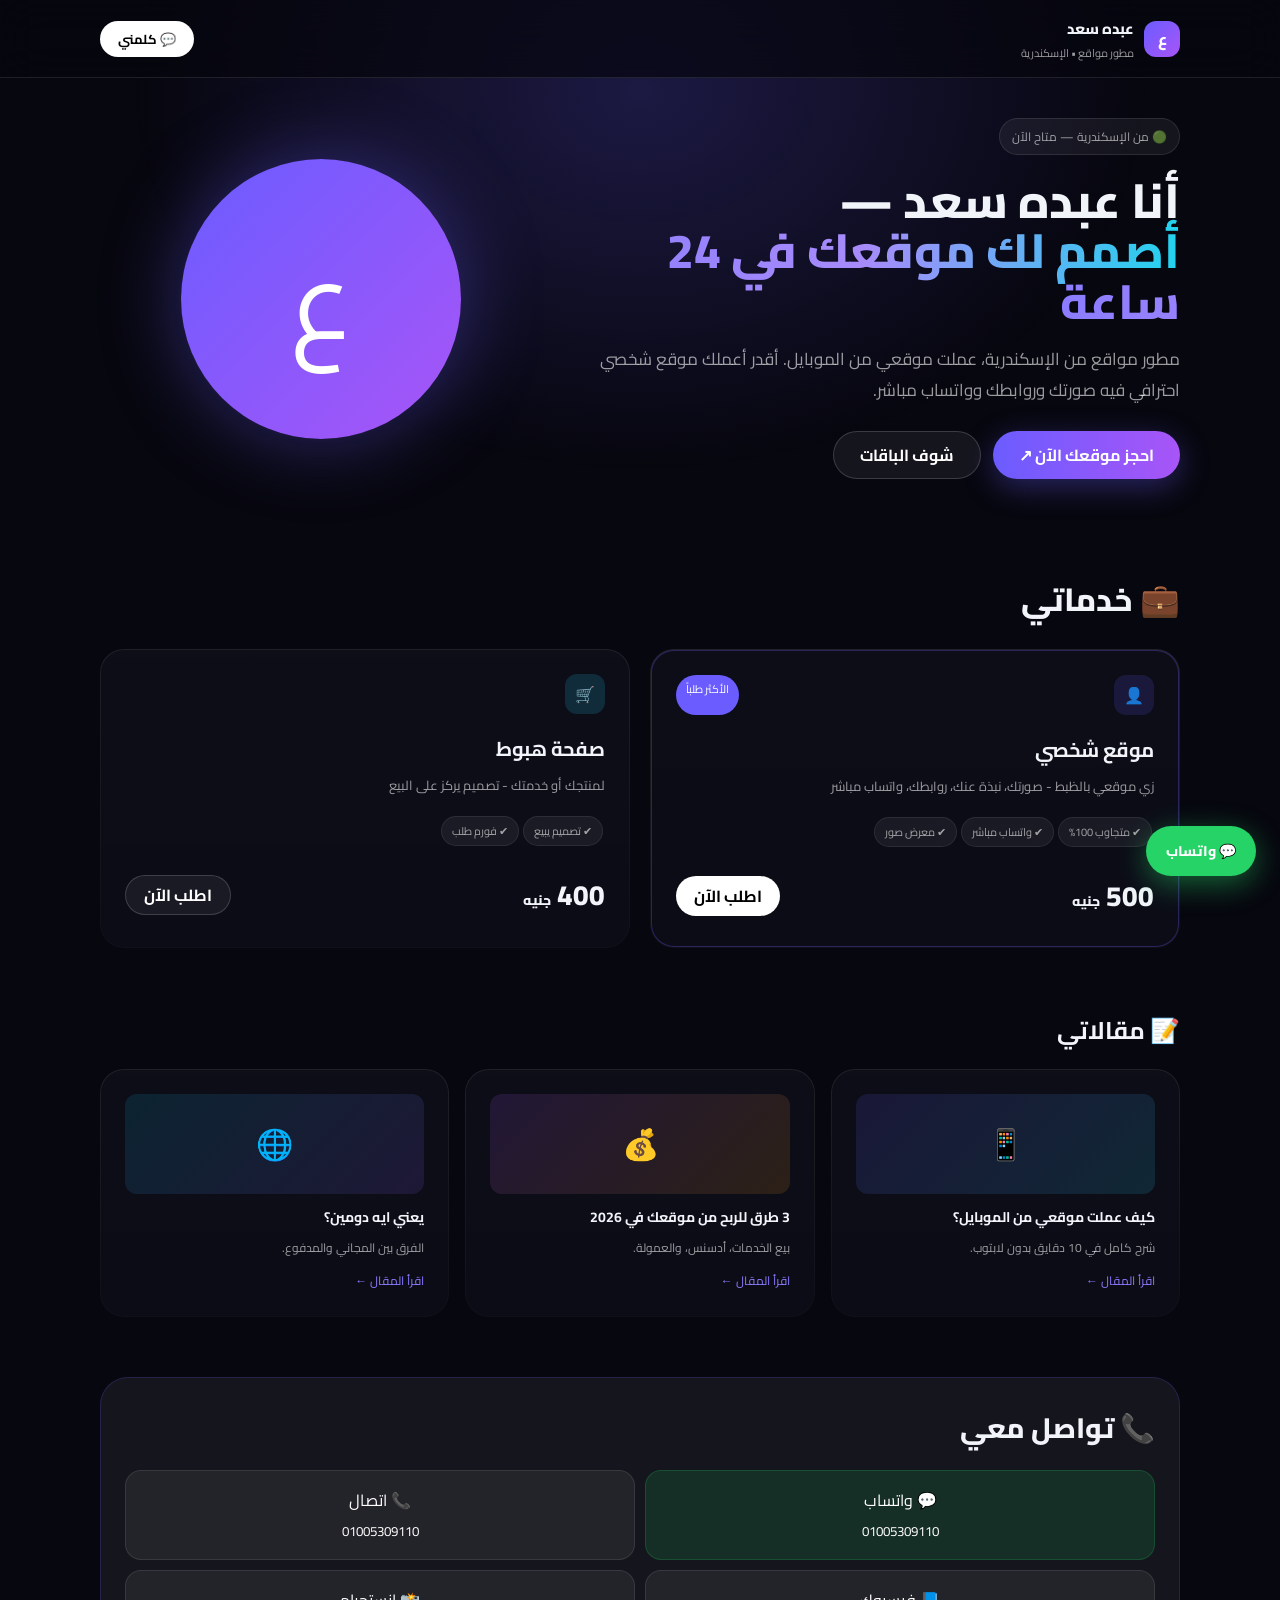
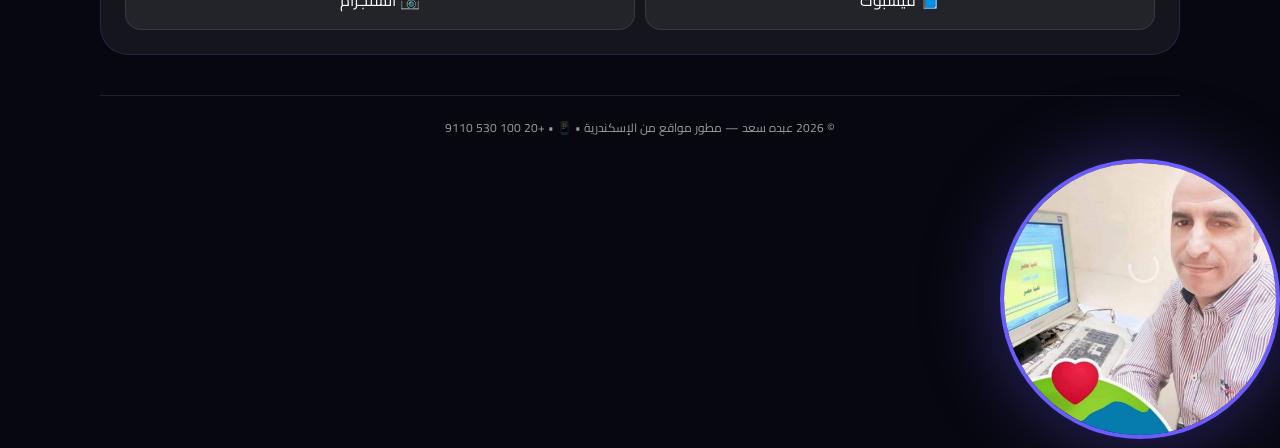
==== commit 87b12762: "Add profile image to index.html Signed-off-by: abdosaadabdosaadabdosaad084 <abdosaadabdosaad084@gmai" ====
--- a/index.html
+++ b/index.html
@@ -97,3 +97,4 @@
 
 </body>
 </html>
+<img src="FB_IMG_1698140651856.jpg" alt="عبده سعد" style="width:280px;height:280px;border-radius:50%;object-fit:cover;border:4px solid #6B5CFF;box-shadow:0 0 80px rgba(107,92,255,0.4)">
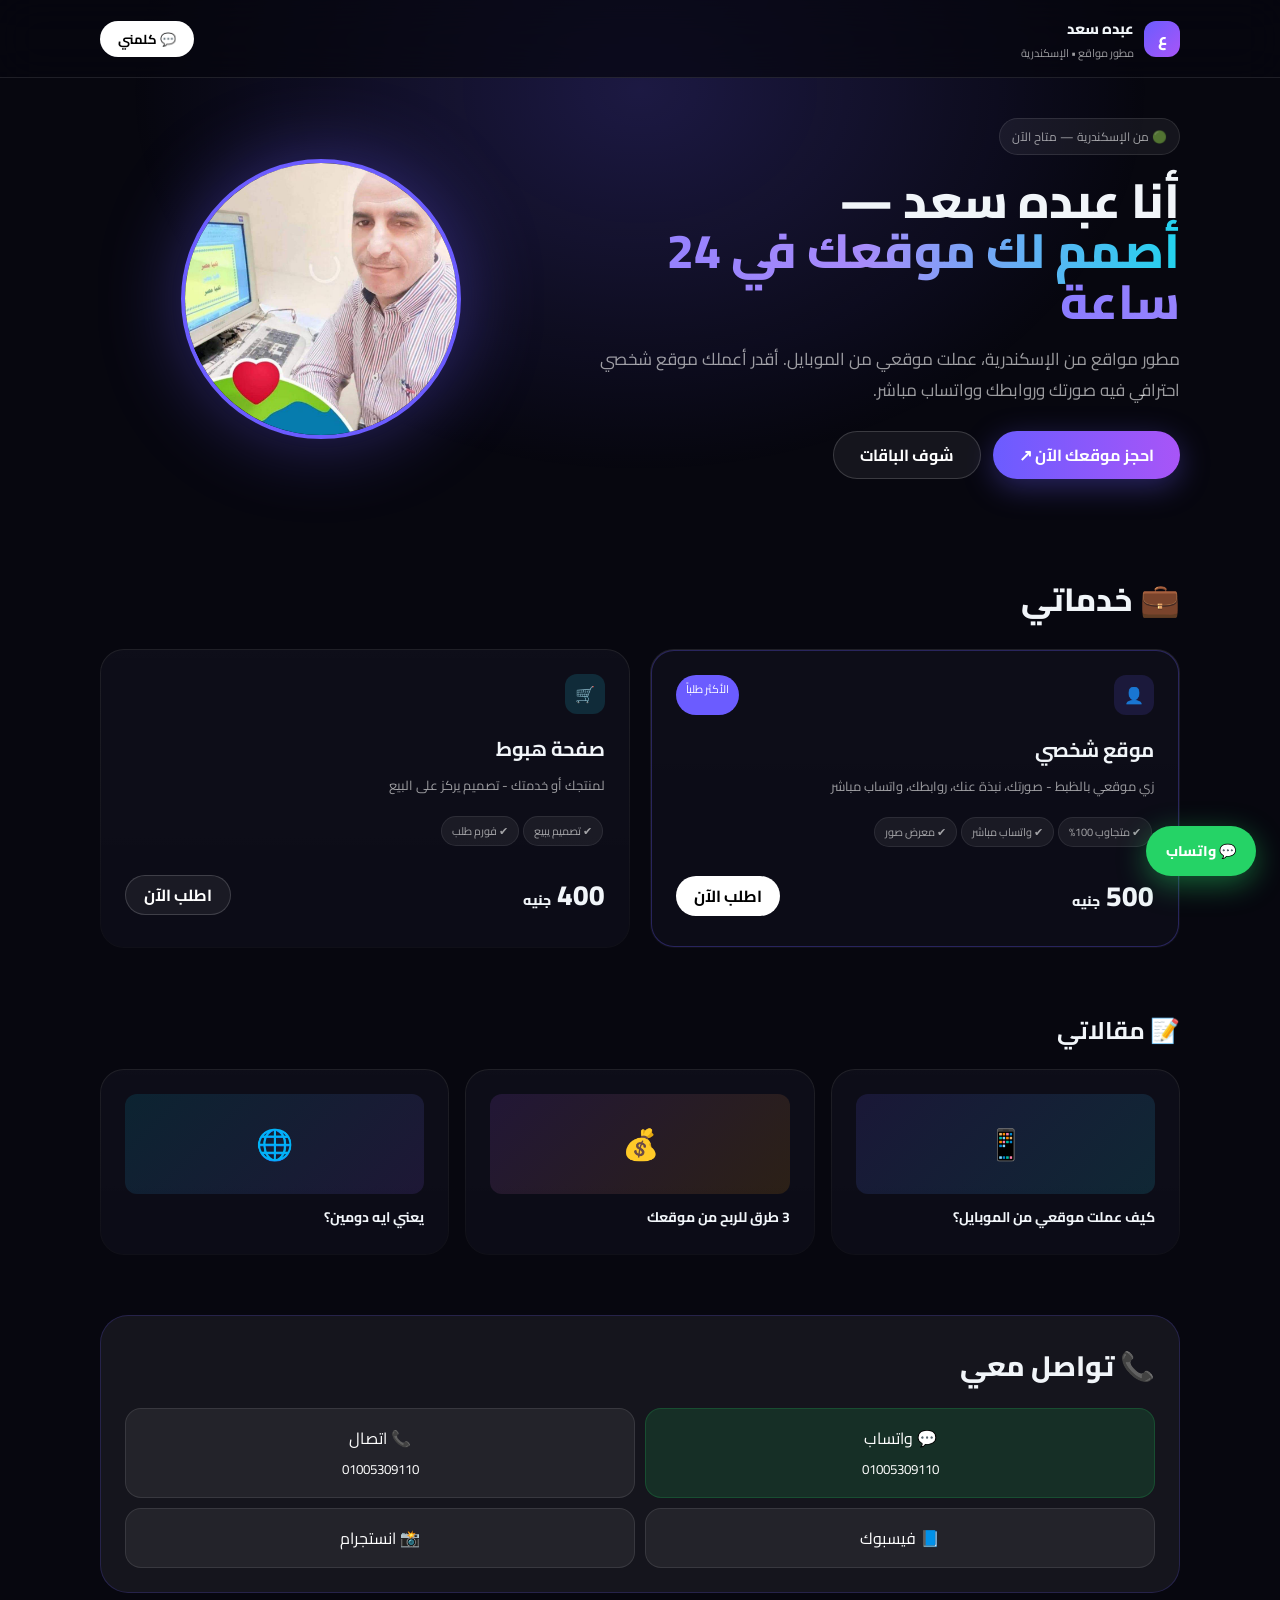
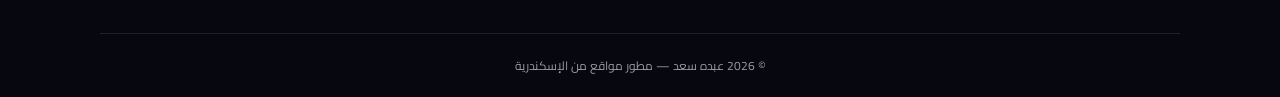
==== commit bc3b792f: "Refactor index.html for content and styling updates Updated the meta description and adjusted footer" ====
--- a/index.html
+++ b/index.html
@@ -4,7 +4,7 @@
 <meta charset="UTF-8">
 <meta name="viewport" content="width=device-width, initial-scale=1.0">
 <title>عبده سعد - مطور مواقع من الإسكندرية | أصمم لك موقعك في 24 ساعة</title>
-<meta name="description" content="مطور مواقع من الإسكندرية. أصمم لك موقع شخصي احترافي في 24 ساعة من الموبايل. موقع شخصي 500 جنيه، صفحة هبوط 400 جنيه.">
+<meta name="description" content="مطور مواقع من الإسكندرية. أصمم لك موقع شخصي احترافي في 24 ساعة من الموبايل.">
 <link href="https://fonts.googleapis.com/css2?family=Cairo:wght@400;600;700;800&display=swap" rel="stylesheet">
 <style>
 *{margin:0;padding:0;box-sizing:border-box;font-family:'Cairo',sans-serif}
@@ -24,18 +24,14 @@
 </style>
 </head>
 <body>
-
 <div style="position:fixed;inset:0;z-index:-1;pointer-events:none"><div style="position:absolute;top:-40%;left:50%;transform:translateX(-50%);width:1200px;height:900px;background:radial-gradient(ellipse at center, rgba(107,92,255,0.22), transparent 60%);border-radius:50%"></div></div>
-
 <header style="position:sticky;top:0;z-index:40;background:rgba(7,7,15,0.7);backdrop-filter:blur(20px);border-bottom:1px solid var(--border)">
 <div style="max-width:1120px;margin:0 auto;display:flex;justify-content:space-between;align-items:center;padding:14px 20px">
 <div style="display:flex;align-items:center;gap:10px"><div style="width:36px;height:36px;border-radius:12px;background:linear-gradient(135deg,#6B5CFF,#A855F7);display:flex;align-items:center;justify-content:center;font-weight:800;color:white">ع</div><div><div style="font-weight:800;font-size:15px">عبده سعد</div><div style="font-size:11px;color:var(--muted)">مطور مواقع • الإسكندرية</div></div></div>
 <div><a href="https://wa.me/201005309110?text=السلام%20عليكم%20عبده%20👋" target="_blank" class="btn btn-white" style="height:36px;padding:0 18px;font-size:13px">💬 كلمني</a></div>
 </div>
 </header>
-
 <main style="max-width:1120px;margin:0 auto;padding:0 20px">
-
 <section id="hero" style="display:grid;grid-template-columns:1.15fr 0.85fr;gap:40px;padding:40px 0 60px;align-items:center">
 <div>
 <div class="badge">🟢 من الإسكندرية — متاح الآن</div>
@@ -46,9 +42,10 @@
 <a href="#services" class="btn btn-ghost" style="height:48px;padding:0 26px">شوف الباقات</a>
 </div>
 </div>
-<div style="display:flex;justify-content:center"><div style="width:280px;height:280px;border-radius:50%;background:linear-gradient(135deg,#6B5CFF,#A855F7);display:flex;align-items:center;justify-content:center;font-size:110px;color:white;box-shadow:0 0 80px rgba(107,92,255,0.4)">ع</div></div>
+<div style="display:flex;justify-content:center">
+<img src="FB_IMG_1698140651856.jpg" alt="عبده سعد" style="width:280px;height:280px;border-radius:50%;object-fit:cover;border:4px solid #6B5CFF;box-shadow:0 0 80px rgba(107,92,255,0.4)">
+</div>
 </section>
-
 <section id="services" style="padding:30px 0">
 <h2 style="font-size:32px;font-weight:800">💼 خدماتي</h2>
 <div id="services-grid" style="display:grid;grid-template-columns:1fr 1fr;gap:20px;margin-top:20px">
@@ -68,33 +65,27 @@
 </div></div>
 </div>
 </section>
-
 <section style="padding:30px 0">
 <h2>📝 مقالاتي</h2>
 <div style="display:grid;grid-template-columns:repeat(3,1fr);gap:16px;margin-top:16px">
-<a href="article1.html" style="text-decoration:none;color:inherit"><div class="card"><div class="card-inner"><div style="height:100px;border-radius:12px;background:linear-gradient(135deg,#6B5CFF22,#22D3EE22);display:flex;align-items:center;justify-content:center;font-size:30px">📱</div><h4 style="margin-top:10px;font-size:14px">كيف عملت موقعي من الموبايل؟</h4><p style="font-size:12px;color:var(--muted);margin-top:6px">شرح كامل في 10 دقايق بدون لابتوب.</p><div style="margin-top:10px;font-size:12px;color:#8B7CFF">اقرأ المقال ←</div></div></div></a>
-<a href="article2.html" style="text-decoration:none;color:inherit"><div class="card"><div class="card-inner"><div style="height:100px;border-radius:12px;background:linear-gradient(135deg,#A855F722,#F59E0B22);display:flex;align-items:center;justify-content:center;font-size:30px">💰</div><h4 style="margin-top:10px;font-size:14px">3 طرق للربح من موقعك في 2026</h4><p style="font-size:12px;color:var(--muted);margin-top:6px">بيع الخدمات، أدسنس، والعمولة.</p><div style="margin-top:10px;font-size:12px;color:#8B7CFF">اقرأ المقال ←</div></div></div></a>
-<a href="article3.html" style="text-decoration:none;color:inherit"><div class="card"><div class="card-inner"><div style="height:100px;border-radius:12px;background:linear-gradient(135deg,#06b6d422,#8b5cf622);display:flex;align-items:center;justify-content:center;font-size:30px">🌐</div><h4 style="margin-top:10px;font-size:14px">يعني ايه دومين؟</h4><p style="font-size:12px;color:var(--muted);margin-top:6px">الفرق بين المجاني والمدفوع.</p><div style="margin-top:10px;font-size:12px;color:#8B7CFF">اقرأ المقال ←</div></div></div></a>
+<a href="article1.html" style="text-decoration:none;color:inherit"><div class="card"><div class="card-inner"><div style="height:100px;border-radius:12px;background:linear-gradient(135deg,#6B5CFF22,#22D3EE22);display:flex;align-items:center;justify-content:center;font-size:30px">📱</div><h4 style="margin-top:10px;font-size:14px">كيف عملت موقعي من الموبايل؟</h4></div></div></a>
+<a href="article2.html" style="text-decoration:none;color:inherit"><div class="card"><div class="card-inner"><div style="height:100px;border-radius:12px;background:linear-gradient(135deg,#A855F722,#F59E0B22);display:flex;align-items:center;justify-content:center;font-size:30px">💰</div><h4 style="margin-top:10px;font-size:14px">3 طرق للربح من موقعك</h4></div></div></a>
+<a href="article3.html" style="text-decoration:none;color:inherit"><div class="card"><div class="card-inner"><div style="height:100px;border-radius:12px;background:linear-gradient(135deg,#06b6d422,#8b5cf622);display:flex;align-items:center;justify-content:center;font-size:30px">🌐</div><h4 style="margin-top:10px;font-size:14px">يعني ايه دومين؟</h4></div></div></a>
 </div>
 </section>
-
 <section id="contact" style="padding:30px 0 40px">
 <div style="border-radius:28px;border:1px solid rgba(107,92,255,0.2);background:rgba(255,255,255,0.06);padding:24px">
 <h2 style="font-size:28px;font-weight:800">📞 تواصل معي</h2>
 <div style="margin-top:16px;display:grid;grid-template-columns:1fr 1fr;gap:10px">
 <a href="https://wa.me/201005309110" target="_blank" style="padding:14px;border-radius:16px;background:rgba(34,197,94,0.15);border:1px solid rgba(34,197,94,0.2);color:white;text-decoration:none;text-align:center">💬 واتساب<br><small>01005309110</small></a>
-<a href="tel:+201005309110" style="padding:14px;border-radius:16px;background:var(--surface);border:1px solid var(--border);color:white;text-decoration:none;text-align:center">📞 اتصال<br><small>01005309110</small></a>
-<a href="https://www.facebook.com/100056808702339" target="_blank" style="padding:14px;border-radius:16px;background:var(--surface);border:1px solid var(--border);color:white;text-decoration:none;text-align:center">📘 فيسبوك</a>
-<a href="https://instagram.com/abdosaad084" target="_blank" style="padding:14px;border-radius:16px;background:var(--surface);border:1px solid var(--border);color:white;text-decoration:none;text-align:center">📸 انستجرام</a>
+<a href="tel:+201005309110" style="padding:14px;border-radius:16px;background:rgba(255,255,255,0.06);border:1px solid rgba(255,255,255,0.1);color:white;text-decoration:none;text-align:center">📞 اتصال<br><small>01005309110</small></a>
+<a href="https://www.facebook.com/100056808702339" target="_blank" style="padding:14px;border-radius:16px;background:rgba(255,255,255,0.06);border:1px solid rgba(255,255,255,0.1);color:white;text-decoration:none;text-align:center">📘 فيسبوك</a>
+<a href="https://instagram.com/abdosaad084" target="_blank" style="padding:14px;border-radius:16px;background:rgba(255,255,255,0.06);border:1px solid rgba(255,255,255,0.1);color:white;text-decoration:none;text-align:center">📸 انستجرام</a>
 </div>
 </div>
 </section>
-
-<footer style="border-top:1px solid var(--border);padding:20px 0;text-align:center;font-size:12px;color:var(--muted)">© 2026 عبده سعد — مطور مواقع من الإسكندرية • 📱 • +20 100 530 9110</footer>
-
+<footer style="border-top:1px solid rgba(255,255,255,0.1);padding:20px 0;text-align:center;font-size:12px;color:rgba(255,255,255,0.6)">© 2026 عبده سعد — مطور مواقع من الإسكندرية</footer>
 </main>
-<a href="https://wa.me/201005309110?text=السلام%20عليكم%20عبده%20👋" target="_blank" class="whatsapp-float">💬 واتساب</a>
-
+<a href="https://wa.me/201005309110" target="_blank" class="whatsapp-float">💬 واتساب</a>
 </body>
 </html>
-<img src="FB_IMG_1698140651856.jpg" alt="عبده سعد" style="width:280px;height:280px;border-radius:50%;object-fit:cover;border:4px solid #6B5CFF;box-shadow:0 0 80px rgba(107,92,255,0.4)">
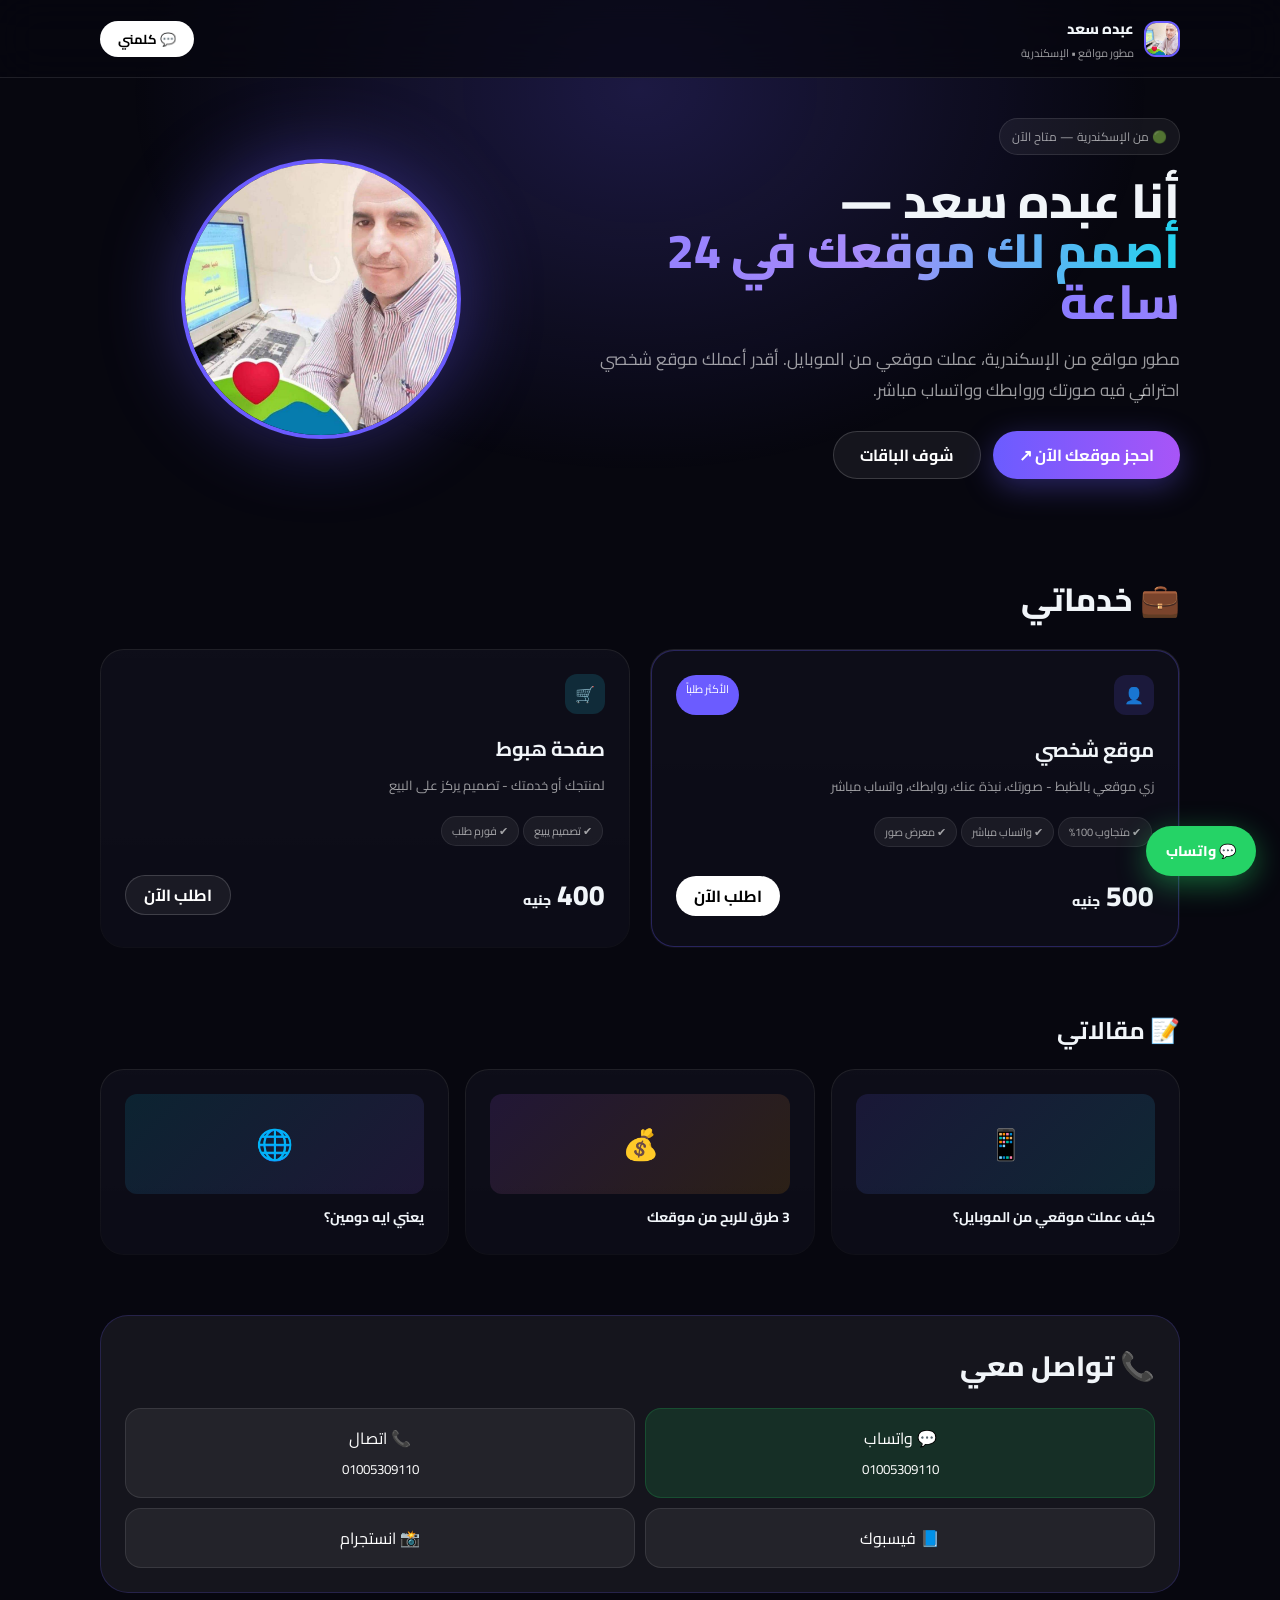
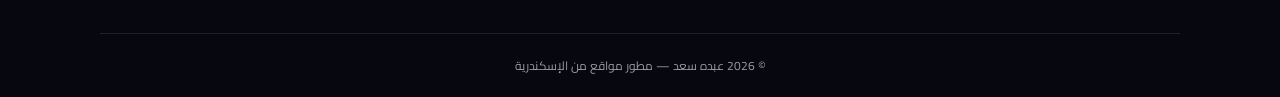
==== commit bc882dd7: "Modify meta description in index.html Updated the meta description to include pricing details for pe" ====
--- a/index.html
+++ b/index.html
@@ -4,7 +4,7 @@
 <meta charset="UTF-8">
 <meta name="viewport" content="width=device-width, initial-scale=1.0">
 <title>عبده سعد - مطور مواقع من الإسكندرية | أصمم لك موقعك في 24 ساعة</title>
-<meta name="description" content="مطور مواقع من الإسكندرية. أصمم لك موقع شخصي احترافي في 24 ساعة من الموبايل.">
+<meta name="description" content="مطور مواقع من الإسكندرية. أصمم لك موقع شخصي احترافي في 24 ساعة من الموبايل. موقع شخصي 500 جنيه، صفحة هبوط 400 جنيه.">
 <link href="https://fonts.googleapis.com/css2?family=Cairo:wght@400;600;700;800&display=swap" rel="stylesheet">
 <style>
 *{margin:0;padding:0;box-sizing:border-box;font-family:'Cairo',sans-serif}
@@ -27,7 +27,9 @@
 <div style="position:fixed;inset:0;z-index:-1;pointer-events:none"><div style="position:absolute;top:-40%;left:50%;transform:translateX(-50%);width:1200px;height:900px;background:radial-gradient(ellipse at center, rgba(107,92,255,0.22), transparent 60%);border-radius:50%"></div></div>
 <header style="position:sticky;top:0;z-index:40;background:rgba(7,7,15,0.7);backdrop-filter:blur(20px);border-bottom:1px solid var(--border)">
 <div style="max-width:1120px;margin:0 auto;display:flex;justify-content:space-between;align-items:center;padding:14px 20px">
-<div style="display:flex;align-items:center;gap:10px"><div style="width:36px;height:36px;border-radius:12px;background:linear-gradient(135deg,#6B5CFF,#A855F7);display:flex;align-items:center;justify-content:center;font-weight:800;color:white">ع</div><div><div style="font-weight:800;font-size:15px">عبده سعد</div><div style="font-size:11px;color:var(--muted)">مطور مواقع • الإسكندرية</div></div></div>
+<div style="display:flex;align-items:center;gap:10px">
+<img src="FB_IMG_1698140651856.jpg" alt="عبده سعد" style="width:36px;height:36px;border-radius:12px;object-fit:cover;border:2px solid #6B5CFF">
+<div><div style="font-weight:800;font-size:15px">عبده سعد</div><div style="font-size:11px;color:var(--muted)">مطور مواقع • الإسكندرية</div></div></div>
 <div><a href="https://wa.me/201005309110?text=السلام%20عليكم%20عبده%20👋" target="_blank" class="btn btn-white" style="height:36px;padding:0 18px;font-size:13px">💬 كلمني</a></div>
 </div>
 </header>
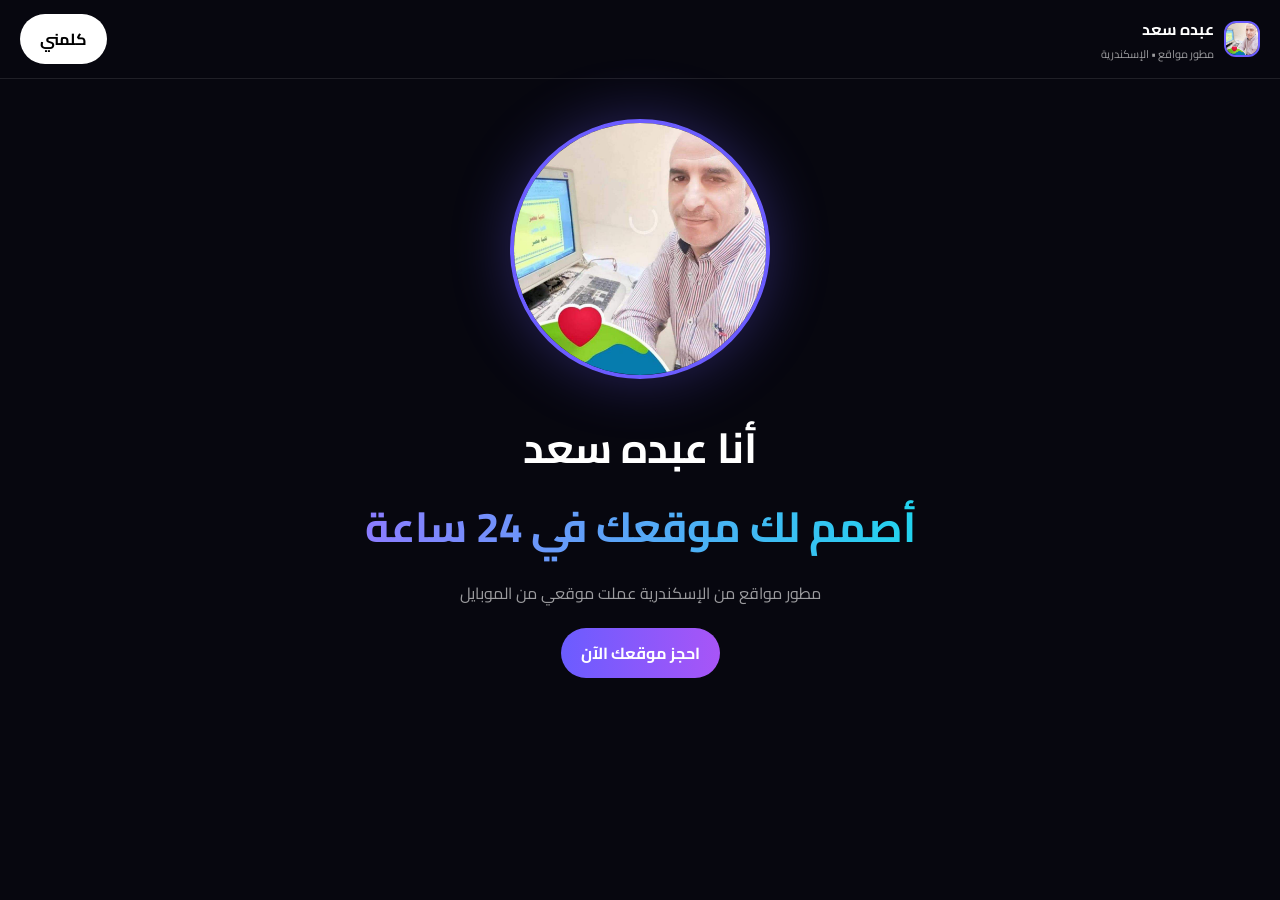
==== commit b62f85e8: "Enhance SEO with meta tags in index.html Added meta keywords and robots tags for SEO.  Signed-off-by" ====
--- a/index.html
+++ b/index.html
@@ -1,93 +1 @@
-<!DOCTYPE html>
-<html lang="ar" dir="rtl">
-<head>
-<meta charset="UTF-8">
-<meta name="viewport" content="width=device-width, initial-scale=1.0">
-<title>عبده سعد - مطور مواقع من الإسكندرية | أصمم لك موقعك في 24 ساعة</title>
-<meta name="description" content="مطور مواقع من الإسكندرية. أصمم لك موقع شخصي احترافي في 24 ساعة من الموبايل. موقع شخصي 500 جنيه، صفحة هبوط 400 جنيه.">
-<link href="https://fonts.googleapis.com/css2?family=Cairo:wght@400;600;700;800&display=swap" rel="stylesheet">
-<style>
-*{margin:0;padding:0;box-sizing:border-box;font-family:'Cairo',sans-serif}
-:root{--bg:#07070f;--surface:rgba(255,255,255,0.06);--border:rgba(255,255,255,0.1);--border2:rgba(255,255,255,0.16);--text:#f1f5f9;--muted:rgba(255,255,255,0.6)}
-body{background:var(--bg);color:var(--text);min-height:100vh;overflow-x:hidden}
-.gradient{background:linear-gradient(90deg,#8B7CFF,#A78BFA 50%,#22D3EE);-webkit-background-clip:text;background-clip:text;-webkit-text-fill-color:transparent}
-.btn{display:inline-flex;align-items:center;justify-content:center;gap:8px;border-radius:999px;font-weight:700;text-decoration:none;transition:.2s;border:0;cursor:pointer}
-.btn-primary{background:linear-gradient(90deg,#6B5CFF,#A855F7);color:white;box-shadow:0 8px 30px rgba(107,92,255,0.35)}
-.btn-white{background:white;color:black}
-.btn-ghost{background:var(--surface);border:1px solid var(--border2);color:white}
-.badge{display:inline-flex;align-items:center;gap:6px;padding:6px 12px;border-radius:999px;background:var(--surface);border:1px solid var(--border);font-size:12px;color:var(--muted)}
-.card{background:linear-gradient(180deg,rgba(255,255,255,0.1),rgba(255,255,255,0.04));padding:1px;border-radius:24px}
-.card-inner{background:rgba(13,13,24,0.9);border-radius:23px;padding:24px;height:100%}
-.tag{display:inline-block;padding:4px 10px;border-radius:999px;background:rgba(255,255,255,0.06);border:1px solid rgba(255,255,255,0.08);font-size:11px;color:var(--muted);margin:3px 2px}
-.whatsapp-float{position:fixed;bottom:24px;right:24px;z-index:99;display:flex;align-items:center;gap:10px;background:#25D366;color:white;padding:12px 20px;border-radius:999px;font-weight:800;font-size:14px;box-shadow:0 8px 30px rgba(37,211,102,0.45);text-decoration:none}
-@media(max-width:768px){#hero{grid-template-columns:1fr !important} #services-grid{grid-template-columns:1fr !important}}
-</style>
-</head>
-<body>
-<div style="position:fixed;inset:0;z-index:-1;pointer-events:none"><div style="position:absolute;top:-40%;left:50%;transform:translateX(-50%);width:1200px;height:900px;background:radial-gradient(ellipse at center, rgba(107,92,255,0.22), transparent 60%);border-radius:50%"></div></div>
-<header style="position:sticky;top:0;z-index:40;background:rgba(7,7,15,0.7);backdrop-filter:blur(20px);border-bottom:1px solid var(--border)">
-<div style="max-width:1120px;margin:0 auto;display:flex;justify-content:space-between;align-items:center;padding:14px 20px">
-<div style="display:flex;align-items:center;gap:10px">
-<img src="FB_IMG_1698140651856.jpg" alt="عبده سعد" style="width:36px;height:36px;border-radius:12px;object-fit:cover;border:2px solid #6B5CFF">
-<div><div style="font-weight:800;font-size:15px">عبده سعد</div><div style="font-size:11px;color:var(--muted)">مطور مواقع • الإسكندرية</div></div></div>
-<div><a href="https://wa.me/201005309110?text=السلام%20عليكم%20عبده%20👋" target="_blank" class="btn btn-white" style="height:36px;padding:0 18px;font-size:13px">💬 كلمني</a></div>
-</div>
-</header>
-<main style="max-width:1120px;margin:0 auto;padding:0 20px">
-<section id="hero" style="display:grid;grid-template-columns:1.15fr 0.85fr;gap:40px;padding:40px 0 60px;align-items:center">
-<div>
-<div class="badge">🟢 من الإسكندرية — متاح الآن</div>
-<h1 style="font-size:48px;font-weight:800;line-height:1.05;margin-top:20px">أنا عبده سعد —<br><span class="gradient">أصمم لك موقعك في 24 ساعة</span></h1>
-<p style="margin-top:18px;font-size:17px;line-height:1.8;color:var(--muted)">مطور مواقع من الإسكندرية، عملت موقعي من الموبايل. أقدر أعملك موقع شخصي احترافي فيه صورتك وروابطك وواتساب مباشر.</p>
-<div style="margin-top:26px;display:flex;gap:12px;flex-wrap:wrap">
-<a href="https://wa.me/201005309110?text=عايز%20موقع%20شخصي%20500ج" target="_blank" class="btn btn-primary" style="height:48px;padding:0 26px">احجز موقعك الآن ↗</a>
-<a href="#services" class="btn btn-ghost" style="height:48px;padding:0 26px">شوف الباقات</a>
-</div>
-</div>
-<div style="display:flex;justify-content:center">
-<img src="FB_IMG_1698140651856.jpg" alt="عبده سعد" style="width:280px;height:280px;border-radius:50%;object-fit:cover;border:4px solid #6B5CFF;box-shadow:0 0 80px rgba(107,92,255,0.4)">
-</div>
-</section>
-<section id="services" style="padding:30px 0">
-<h2 style="font-size:32px;font-weight:800">💼 خدماتي</h2>
-<div id="services-grid" style="display:grid;grid-template-columns:1fr 1fr;gap:20px;margin-top:20px">
-<div class="card"><div class="card-inner" style="border:1px solid rgba(107,92,255,0.3)">
-<div style="display:flex;justify-content:space-between"><div style="width:40px;height:40px;border-radius:12px;background:rgba(107,92,255,0.15);display:flex;align-items:center;justify-content:center">👤</div><span style="font-size:11px;padding:4px 10px;border-radius:999px;background:#6B5CFF;color:white">الأكثر طلباً</span></div>
-<h3 style="margin-top:16px;font-size:20px">موقع شخصي</h3>
-<p style="font-size:13px;color:var(--muted);margin-top:6px">زي موقعي بالظبط - صورتك، نبذة عنك، روابطك، واتساب مباشر</p>
-<div style="margin-top:16px"><span class="tag">✔ متجاوب 100%</span><span class="tag">✔ واتساب مباشر</span><span class="tag">✔ معرض صور</span></div>
-<div style="margin-top:20px;display:flex;justify-content:space-between;align-items:center"><div><div style="font-size:28px;font-weight:800">500 <span style="font-size:14px">جنيه</span></div></div><a href="https://wa.me/201005309110?text=عايز%20موقع%20شخصي%20500ج" target="_blank" class="btn btn-white" style="height:40px;padding:0 18px">اطلب الآن</a></div>
-</div></div>
-<div class="card"><div class="card-inner">
-<div style="width:40px;height:40px;border-radius:12px;background:rgba(34,211,238,0.15);display:flex;align-items:center;justify-content:center">🛒</div>
-<h3 style="margin-top:16px;font-size:20px">صفحة هبوط</h3>
-<p style="font-size:13px;color:var(--muted);margin-top:6px">لمنتجك أو خدمتك - تصميم يركز على البيع</p>
-<div style="margin-top:16px"><span class="tag">✔ تصميم يبيع</span><span class="tag">✔ فورم طلب</span></div>
-<div style="margin-top:20px;display:flex;justify-content:space-between;align-items:center"><div><div style="font-size:28px;font-weight:800">400 <span style="font-size:14px">جنيه</span></div></div><a href="https://wa.me/201005309110?text=مهتم%20بصفحة%20هبوط%20400ج" target="_blank" class="btn btn-ghost" style="height:40px;padding:0 18px">اطلب الآن</a></div>
-</div></div>
-</div>
-</section>
-<section style="padding:30px 0">
-<h2>📝 مقالاتي</h2>
-<div style="display:grid;grid-template-columns:repeat(3,1fr);gap:16px;margin-top:16px">
-<a href="article1.html" style="text-decoration:none;color:inherit"><div class="card"><div class="card-inner"><div style="height:100px;border-radius:12px;background:linear-gradient(135deg,#6B5CFF22,#22D3EE22);display:flex;align-items:center;justify-content:center;font-size:30px">📱</div><h4 style="margin-top:10px;font-size:14px">كيف عملت موقعي من الموبايل؟</h4></div></div></a>
-<a href="article2.html" style="text-decoration:none;color:inherit"><div class="card"><div class="card-inner"><div style="height:100px;border-radius:12px;background:linear-gradient(135deg,#A855F722,#F59E0B22);display:flex;align-items:center;justify-content:center;font-size:30px">💰</div><h4 style="margin-top:10px;font-size:14px">3 طرق للربح من موقعك</h4></div></div></a>
-<a href="article3.html" style="text-decoration:none;color:inherit"><div class="card"><div class="card-inner"><div style="height:100px;border-radius:12px;background:linear-gradient(135deg,#06b6d422,#8b5cf622);display:flex;align-items:center;justify-content:center;font-size:30px">🌐</div><h4 style="margin-top:10px;font-size:14px">يعني ايه دومين؟</h4></div></div></a>
-</div>
-</section>
-<section id="contact" style="padding:30px 0 40px">
-<div style="border-radius:28px;border:1px solid rgba(107,92,255,0.2);background:rgba(255,255,255,0.06);padding:24px">
-<h2 style="font-size:28px;font-weight:800">📞 تواصل معي</h2>
-<div style="margin-top:16px;display:grid;grid-template-columns:1fr 1fr;gap:10px">
-<a href="https://wa.me/201005309110" target="_blank" style="padding:14px;border-radius:16px;background:rgba(34,197,94,0.15);border:1px solid rgba(34,197,94,0.2);color:white;text-decoration:none;text-align:center">💬 واتساب<br><small>01005309110</small></a>
-<a href="tel:+201005309110" style="padding:14px;border-radius:16px;background:rgba(255,255,255,0.06);border:1px solid rgba(255,255,255,0.1);color:white;text-decoration:none;text-align:center">📞 اتصال<br><small>01005309110</small></a>
-<a href="https://www.facebook.com/100056808702339" target="_blank" style="padding:14px;border-radius:16px;background:rgba(255,255,255,0.06);border:1px solid rgba(255,255,255,0.1);color:white;text-decoration:none;text-align:center">📘 فيسبوك</a>
-<a href="https://instagram.com/abdosaad084" target="_blank" style="padding:14px;border-radius:16px;background:rgba(255,255,255,0.06);border:1px solid rgba(255,255,255,0.1);color:white;text-decoration:none;text-align:center">📸 انستجرام</a>
-</div>
-</div>
-</section>
-<footer style="border-top:1px solid rgba(255,255,255,0.1);padding:20px 0;text-align:center;font-size:12px;color:rgba(255,255,255,0.6)">© 2026 عبده سعد — مطور مواقع من الإسكندرية</footer>
-</main>
-<a href="https://wa.me/201005309110" target="_blank" class="whatsapp-float">💬 واتساب</a>
-</body>
-</html>
+<!DOCTYPE html><html lang="ar" dir="rtl"><head><meta charset="UTF-8"><meta name="viewport" content="width=device-width, initial-scale=1.0"><title>عبده سعد - مطور مواقع من الإسكندرية</title><meta name="description" content="مطور مواقع من الإسكندرية أصمم موقعك في 24 ساعة"><meta name="keywords" content="عبده سعد, مطور مواقع الإسكندرية"><meta name="robots" content="index, follow"><link href="https://fonts.googleapis.com/css2?family=Cairo:wght@400;700;800&display=swap" rel="stylesheet"><style>*{margin:0;padding:0;box-sizing:border-box;font-family:'Cairo'}body{background:#07070f;color:#fff} .btn{border-radius:999px;padding:10px 20px;text-decoration:none;font-weight:700;display:inline-flex} .btn-primary{background:linear-gradient(90deg,#6B5CFF,#A855F7);color:#fff}</style></head><body><header style="display:flex;justify-content:space-between;padding:14px 20px;border-bottom:1px solid #ffffff1a"><div style="display:flex;gap:10px;align-items:center"><img src="FB_IMG_1698140651856.jpg" style="width:36px;height:36px;border-radius:12px;object-fit:cover;border:2px solid #6B5CFF"><div><b>عبده سعد</b><div style="font-size:11px;opacity:.6">مطور مواقع • الإسكندرية</div></div></div><a href="https://wa.me/201005309110" class="btn" style="background:#fff;color:#000">كلمني</a></header><main style="max-width:900px;margin:0 auto;padding:40px 20px;text-align:center"><img src="FB_IMG_1698140651856.jpg" style="width:260px;height:260px;border-radius:50%;object-fit:cover;border:4px solid #6B5CFF;box-shadow:0 0 60px #6B5CFF55"><h1 style="font-size:42px;margin-top:20px">أنا عبده سعد<br><span style="background:linear-gradient(90deg,#8B7CFF,#22D3EE);-webkit-background-clip:text;-webkit-text-fill-color:transparent">أصمم لك موقعك في 24 ساعة</span></h1><p style="opacity:.6;margin-top:12px">مطور مواقع من الإسكندرية عملت موقعي من الموبايل</p><div style="margin-top:20px;display:flex;gap:10px;justify-content:center"><a href="https://wa.me/201005309110" class="btn btn-primary">احجز موقعك الآن</a></div></main></body></html>
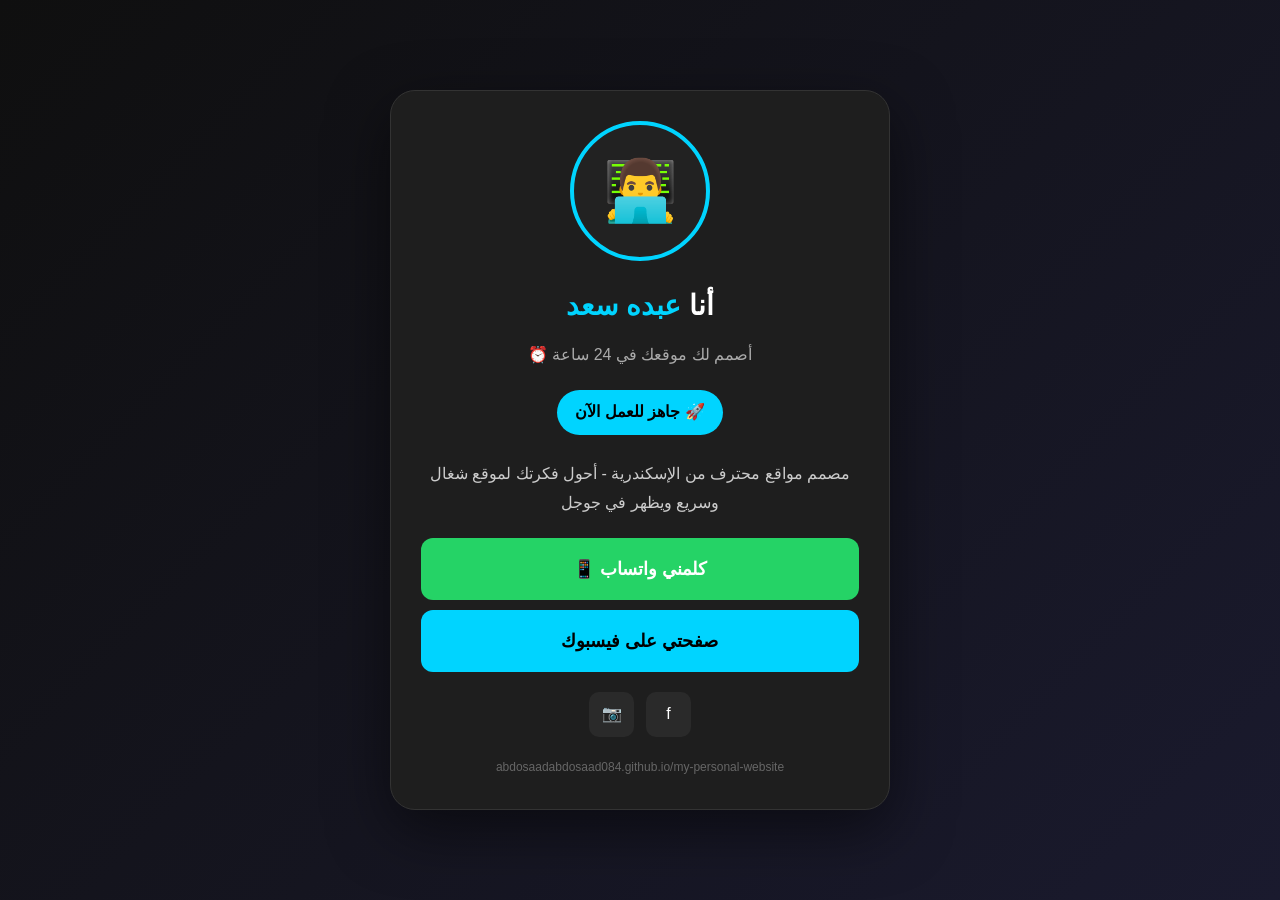
==== commit 84be74df: "Update index.html with verification and content changes Added Google site verification meta tag and " ====
--- a/index.html
+++ b/index.html
@@ -1 +1,43 @@
-<!DOCTYPE html><html lang="ar" dir="rtl"><head><meta charset="UTF-8"><meta name="viewport" content="width=device-width, initial-scale=1.0"><title>عبده سعد - مطور مواقع من الإسكندرية</title><meta name="description" content="مطور مواقع من الإسكندرية أصمم موقعك في 24 ساعة"><meta name="keywords" content="عبده سعد, مطور مواقع الإسكندرية"><meta name="robots" content="index, follow"><link href="https://fonts.googleapis.com/css2?family=Cairo:wght@400;700;800&display=swap" rel="stylesheet"><style>*{margin:0;padding:0;box-sizing:border-box;font-family:'Cairo'}body{background:#07070f;color:#fff} .btn{border-radius:999px;padding:10px 20px;text-decoration:none;font-weight:700;display:inline-flex} .btn-primary{background:linear-gradient(90deg,#6B5CFF,#A855F7);color:#fff}</style></head><body><header style="display:flex;justify-content:space-between;padding:14px 20px;border-bottom:1px solid #ffffff1a"><div style="display:flex;gap:10px;align-items:center"><img src="FB_IMG_1698140651856.jpg" style="width:36px;height:36px;border-radius:12px;object-fit:cover;border:2px solid #6B5CFF"><div><b>عبده سعد</b><div style="font-size:11px;opacity:.6">مطور مواقع • الإسكندرية</div></div></div><a href="https://wa.me/201005309110" class="btn" style="background:#fff;color:#000">كلمني</a></header><main style="max-width:900px;margin:0 auto;padding:40px 20px;text-align:center"><img src="FB_IMG_1698140651856.jpg" style="width:260px;height:260px;border-radius:50%;object-fit:cover;border:4px solid #6B5CFF;box-shadow:0 0 60px #6B5CFF55"><h1 style="font-size:42px;margin-top:20px">أنا عبده سعد<br><span style="background:linear-gradient(90deg,#8B7CFF,#22D3EE);-webkit-background-clip:text;-webkit-text-fill-color:transparent">أصمم لك موقعك في 24 ساعة</span></h1><p style="opacity:.6;margin-top:12px">مطور مواقع من الإسكندرية عملت موقعي من الموبايل</p><div style="margin-top:20px;display:flex;gap:10px;justify-content:center"><a href="https://wa.me/201005309110" class="btn btn-primary">احجز موقعك الآن</a></div></main></body></html>
+<!DOCTYPE html>
+<html lang="ar" dir="rtl">
+<head>
+<meta name="google-site-verification" content="gFu-u1VVSo9b0dIN5B0Yq442lrJLZExV5auMb7OB-3U" />
+<meta charset="UTF-8">
+<meta name="viewport" content="width=device-width, initial-scale=1.0">
+<title>عبده سعد - مصمم مواقع</title>
+<meta name="description" content="أنا عبده سعد أصمم لك موقعك في 24 ساعة - مصمم مواقع محترف في الإسكندرية">
+<style>
+*{margin:0;padding:0;box-sizing:border-box}
+body{font-family:Tahoma,Arial;background:#0f0f0f;color:#fff;line-height:1.8}
+.hero{min-height:100vh;display:flex;align-items:center;justify-content:center;padding:20px;text-align:center;background:linear-gradient(135deg,#0f0f0f 0%,#1a1a2e 100%)}
+.card{max-width:500px;background:#1e1e1e;border-radius:25px;padding:30px;border:1px solid #333;box-shadow:0 20px 60px rgba(0,0,0,0.5)}
+.avatar{width:140px;height:140px;border-radius:50%;border:4px solid #00d4ff;margin:0 auto 20px;display:flex;align-items:center;justify-content:center;font-size:60px;background:#222}
+h1{font-size:28px;margin-bottom:10px}
+h1 span{color:#00d4ff}
+.subtitle{color:#aaa;margin-bottom:20px;font-size:16px}
+.badge{background:#00d4ff;color:#000;padding:8px 18px;border-radius:50px;font-weight:bold;display:inline-block;margin-bottom:25px}
+.btn{display:block;width:100%;padding:15px;background:#00d4ff;color:#000;text-decoration:none;border-radius:12px;font-weight:bold;font-size:18px;margin:10px 0}
+.btn-whatsapp{background:#25D366;color:#fff}
+.social{margin-top:20px;display:flex;gap:12px;justify-content:center}
+.social a{width:45px;height:45px;background:#2a2a2a;border-radius:10px;display:flex;align-items:center;justify-content:center;text-decoration:none;color:#fff}
+</style>
+</head>
+<body>
+<div class="hero">
+  <div class="card">
+    <div class="avatar">👨‍💻</div>
+    <h1>أنا <span>عبده سعد</span></h1>
+    <p class="subtitle">أصمم لك موقعك في 24 ساعة ⏰</p>
+    <div class="badge">🚀 جاهز للعمل الآن</div>
+    <p style="color:#ccc;margin-bottom:20px">مصمم مواقع محترف من الإسكندرية - أحول فكرتك لموقع شغال وسريع ويظهر في جوجل</p>
+    <a href="https://wa.me/201000000000" class="btn btn-whatsapp">كلمني واتساب 📱</a>
+    <a href="https://www.facebook.com/100056808702339" class="btn">صفحتي على فيسبوك</a>
+    <div class="social">
+      <a href="https://www.facebook.com/100056808702339">f</a>
+      <a href="https://www.instagram.com/abdosaad084">📷</a>
+    </div>
+    <p style="margin-top:20px;font-size:12px;color:#666">abdosaadabdosaad084.github.io/my-personal-website</p>
+  </div>
+</div>
+</body>
+</html>
